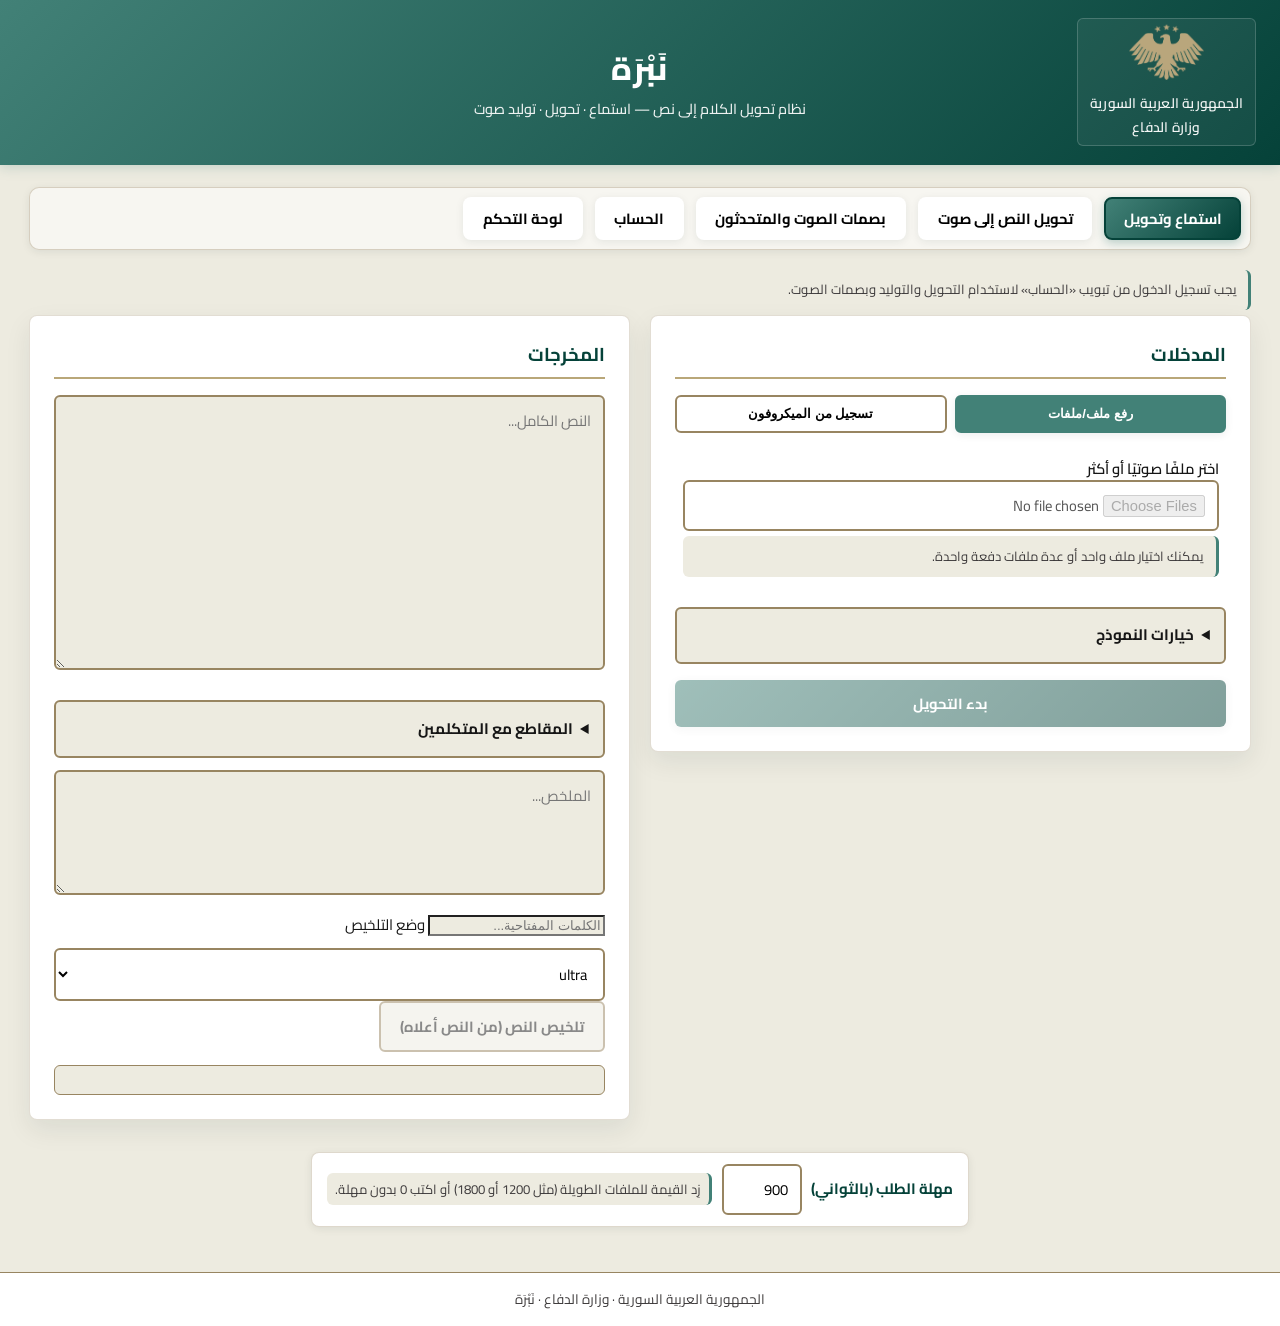
==== static/frontend/index.html @ 1ad1f06b "fix: TTS engine routing, voice profiles, CUDA support, pyannote auth TTS core: - engine=auto no long" ====
<!DOCTYPE html>
<html lang="ar" dir="rtl">
<head>
  <meta charset="UTF-8">
  <meta name="viewport" content="width=device-width, initial-scale=1.0">
  <title>نَبْرَة — استماع وتحويل وتوليد صوت</title>
  <link rel="icon" type="image/png" href="/static/favicon.png">
  <link rel="stylesheet" href="/static/frontend/styles.css">
  <!-- خط قمرة (الهوية البصرية السورية): شراء من iWantype ثم إضافة @font-face هنا -->
  <link href="https://fonts.googleapis.com/css2?family=Cairo:wght@400;600;700;800&display=swap" rel="stylesheet">
</head>
<body>
  <header class="header">
    <div class="header-layout">
      <div class="header-right">
        <img src="/static/assets/syria-emblem.png" alt="شعار الجمهورية العربية السورية" class="emblem">
        <div class="logo-line-1">الجمهورية العربية السورية</div>
        <div class="logo-line-2">وزارة الدفاع</div>
      </div>
      <div class="header-center">
        <div class="logo-line-3">نَبْرَة</div>
        <p class="tagline">نظام تحويل الكلام إلى نص — استماع · تحويل · توليد صوت</p>
      </div>
      <div class="header-spacer" aria-hidden="true"></div>
    </div>
  </header>

  <main class="main">

    <nav class="tabs">
      <button class="tab active" data-tab="asr">استماع وتحويل</button>
      <button class="tab" data-tab="tts">تحويل النص إلى صوت</button>
      <button class="tab" data-tab="speakers">بصمات الصوت والمتحدثون</button>
      <button class="tab" data-tab="account">الحساب</button>
      <button class="tab" data-tab="dashboard">لوحة التحكم</button>
    </nav>

    <div id="loginGateBanner" class="zone hint hidden" role="alert">
      يجب تسجيل الدخول من تبويب «الحساب» لاستخدام التحويل والتوليد وبصمات الصوت.
    </div>

    <div id="asr-panel" class="panel active">
      <div class="grid">
        <div class="col-input">
          <h3>المدخلات</h3>
          <div class="source-tabs">
            <button class="src-btn active" data-src="file">رفع ملف/ملفات</button>
            <button class="src-btn" data-src="mic">تسجيل من الميكروفون</button>
          </div>
          <div id="files-zone" class="zone drop-zone">
            <div class="file-control-row">
              <label id="filesInLabel">اختر ملفًا صوتيًا أو أكثر</label>
              <button id="btnClearFilesIn" type="button" class="btn btn-secondary file-clear-btn">إلغاء الملفات</button>
            </div>
            <input type="file" id="filesIn" multiple accept="audio/*,.m4a,.mp4,.webm,.3gp,.wav,.mp3,.ogg,.flac" class="input">
            <div class="hint">يمكنك اختيار ملف واحد أو عدة ملفات دفعة واحدة.</div>
            <div id="filesInStatus" class="hint hidden"></div>
          </div>
          <div id="mic-zone" class="zone hidden">
            <button id="micBtn" class="btn btn-secondary">بدء التسجيل</button>
            <span id="micStatus" class="hint">جاهز للتسجيل</span>
          </div>
          <details class="accordion">
            <summary>خيارات النموذج</summary>
            <!-- نموذج Whisper ثابت على heavy -->
            <label>اللهجة <select id="whisperMode"><option value="normal">فصحى</option><option value="whisper" selected>عامية سورية</option></select></label>
            <label>تحسين الصوت <select id="enhance"><option value="off" selected>بدون (أفضل للتفريغ)</option><option value="light">خفيف</option><option value="full">كامل</option></select></label>
            <label>مستوى التحسين <select id="enhanceLevel"><option value="light">light</option><option value="medium" selected>medium</option><option value="strong">strong</option><option value="aggressive">aggressive</option></select></label>
            <label>إضافة ترقيم <input type="checkbox" id="punctuate" checked></label>
            <label>تمييز المتكلمين <input type="checkbox" id="diarize" checked></label>
            <label>تقدير عدد المتكلمين تلقائياً <input type="checkbox" id="autoK" checked></label>
            <label>عدد المتكلمين <select id="maxSpeakers"><option value="1">1</option><option value="2" selected>2</option><option value="3">3</option><option value="4">4</option><option value="5">5</option></select></label>
            <label>عتبة ربط البصمة <input type="number" id="enrollThreshold" min="0.5" max="0.9" step="0.01" value="0.65" class="input input-sm"></label>
            <label>الجهاز <select id="deviceSel"><option value="auto">auto</option><option value="cpu">cpu</option><option value="cuda">cuda</option></select></label>
            <label>الدقة <select id="computeSel"><option value="auto">auto</option><option value="int8">int8</option><option value="float16">float16</option><option value="float32">float32</option></select></label>
          </details>
          <div class="btn-row">
            <button id="btnSend" class="btn btn-primary">بدء التحويل</button>
          </div>
        </div>
        <div class="col-output">
          <h3>المخرجات</h3>
          <textarea id="outText" rows="10" readonly placeholder="النص الكامل..."></textarea>
          <details class="accordion segments-panel">
            <summary>المقاطع مع المتكلمين</summary>
            <pre id="outSegments" class="segments-text"></pre>
          </details>
          <textarea id="outSummary" rows="4" readonly placeholder="الملخص..."></textarea>
          <input type="text" id="outKeywords" readonly placeholder="الكلمات المفتاحية...">
          <label>وضع التلخيص <select id="summaryMode"><option value="ultra" selected>ultra</option><option value="lite">lite</option></select></label>
          <button id="btnSummary" class="btn btn-secondary">تلخيص النص (من النص أعلاه)</button>
          <div id="dlLinks" class="links"></div>
        </div>
      </div>
    </div>

    <div id="speakers-panel" class="panel">
      <div class="grid">
        <div class="col-input">
          <h3>تسجيل بصمة صوت جديدة</h3>
          <div class="zone">
            <label>اسم المتكلم</label>
            <input type="text" id="spkName" placeholder="مثال: خالد" class="input">
          </div>
          <div class="zone">
            <label>ملفات صوتية (3–5 مقاطع قصيرة WAV/MP3...)</label>
            <input type="file" id="spkFiles" multiple accept="audio/*,.wav,.mp3,.m4a,.mp4,.ogg" class="input">
          </div>
          <div class="zone">
            <button id="spkMicBtn" class="btn btn-secondary">🎙️ تسجيل مقطع من الميكروفون</button>
            <span id="spkMicStatus" class="hint"></span>
          </div>
          <button id="btnEnroll" class="btn btn-primary">✓ تسجيل/تحديث البصمة</button>
          <div id="enrollOut" class="zone hint"></div>
        </div>

        <div class="col-output">
          <h3>إدارة المتحدثين</h3>
          <div class="btn-row">
            <button id="btnRefreshSpeakers" class="btn btn-secondary">🔄 تحديث القائمة</button>
            <button id="btnDeleteSpeaker" class="btn btn-secondary">🗑️ حذف المحدد</button>
          </div>
          <div class="zone">
            <label>الأسماء المسجّلة</label>
            <select id="spkList" class="input"><option value="">— اختر متحدثاً —</option></select>
          </div>
          <div class="zone">
            <label>ملفات المتكلم</label>
            <select id="spkFilesList" class="input"><option value="">— اختر ملفاً —</option></select>
          </div>
          <div class="zone">
            <label>تشغيل عينة</label>
            <audio id="spkAudio" controls class="audio-player"></audio>
          </div>
        </div>
      </div>
    </div>

    <div id="tts-panel" class="panel">
      <p class="hint">💬 محركات TTS المتاحة: auto / omnivoice / habibi / mms</p>
      <p id="ttsEngineStatus" class="hint"></p>
      <div class="grid">
        <div class="col-input">
          <h3>المدخلات</h3>
          <div class="zone">
            <label>المحرك</label>
            <select id="ttsEngine" class="input">
              <option value="auto" selected>auto (OmniVoice عند وجود بصمة، ثم Habibi عند توفر ref_text، ثم MMS عربي)</option>
              <option value="omnivoice">omnivoice (استنساخ بصمة بدون ref_text)</option>
              <option value="habibi">habibi (لهجات عربية + استنساخ بصمة)</option>
              <option value="mms">mms (عربي)</option>
            </select>
          </div>
          <div class="zone">
            <label>البريد المستخدم للبصمة (Habibi / OmniVoice)</label>
            <input type="email" id="ttsUserEmail" class="input" placeholder="user@example.com">
          </div>
          <div class="zone">
            <label>النص</label>
            <textarea id="ttsText" rows="10" placeholder="أدخل النص هنا..."></textarea>
          </div>
          <div class="zone">
            <label>الصوت</label>
            <select id="ttsVoice" class="input">
              <option value="omnivoice">omnivoice</option>
              <option value="habibi_unified">habibi_unified</option>
              <option value="habibi_specialized">habibi_specialized</option>
              <option value="ar_mms">ar_mms (عربي)</option>
            </select>
          </div>
          <div class="zone" id="ttsDialectZone">
            <label>لهجة Habibi (اختياري)</label>
            <select id="ttsDialect" class="input">
              <option value="UNK" selected>UNK (auto)</option>
              <option value="MSA">MSA</option>
              <option value="SAU">SAU</option>
              <option value="UAE">UAE</option>
              <option value="ALG">ALG</option>
              <option value="IRQ">IRQ</option>
              <option value="EGY">EGY</option>
              <option value="MAR">MAR</option>
              <option value="OMN">OMN</option>
              <option value="TUN">TUN</option>
              <option value="LEV">LEV</option>
              <option value="SDN">SDN</option>
              <option value="LBY">LBY</option>
            </select>
          </div>
          <div class="zone" id="ttsRefTextZone">
            <label>ref_text لـ Habibi</label>
            <textarea id="ttsRefText" rows="3" placeholder="مثال: عطلت عمل جزء مهم من وظيفة هذه اللوزة."></textarea>
            <div class="hint">لا تكرّر هنا النص الكامل للتوليد. اكتب فقط ما يُسمع في ملف البصمة (جملة قصيرة تنتهي بصمت).</div>
            <div class="hint">إذا تكرّرت جملة من ref_text في الصوت: قصّر العينة (5–10 ثوانٍ) وطابق النص معها حرفياً.</div>
          </div>
          <div class="zone">
            <label>السرعة: <span id="speedValue">1.0</span>x</label>
            <input type="range" id="ttsSpeed" min="0.25" max="2" step="0.05" value="1" class="input">
            <div class="hint hidden" id="ttsHabibiSpeedHint">Habibi: 0.5 = أبطأ بمرتين. جرّب 0.35–0.45 إذا بدا الصوت سريعاً.</div>
          </div>
          <div class="zone hidden" id="ttsSeedZone">
            <label>Seed للإيقاع (ar_mms فقط)</label>
            <input type="number" id="ttsSeed" placeholder="رقم عشوائي لتنويع الإيقاع" class="input">
          </div>
          <div class="zone">
            <label>بصمات المستخدم (speaker_ref لـ Habibi)</label>
            <div class="btn-row">
              <button id="btnTtsRefreshVoices" class="btn btn-secondary" type="button">🔄 تحديث البصمات</button>
              <button id="btnTtsDeleteVoice" class="btn btn-secondary" type="button">🗑️ حذف المحدد</button>
            </div>
            <select id="ttsVoiceFilesList" class="input"><option value="">— اختر ملف بصمة —</option></select>
            <input type="file" id="ttsVoiceFiles" multiple accept="audio/*,.wav,.mp3,.m4a,.ogg,.flac,.aac,.opus" class="input">
            <button id="btnTtsUploadVoices" class="btn btn-secondary" type="button">⬆️ رفع بصمات</button>
          </div>
          <button id="btnTts" class="btn btn-primary">🔊 توليد الصوت</button>
          <div id="ttsVoiceStatus" class="zone hint"></div>
        </div>
        <div class="col-output">
          <h3>المخرجات</h3>
          <div id="ttsError" class="error hidden"></div>
          <div class="zone">
            <label>تشغيل الصوت</label>
            <audio id="ttsAudio" controls class="audio-player"></audio>
          </div>
          <div class="zone">
            <label>تشغيل بصمة المستخدم المحددة</label>
            <audio id="ttsVoiceAudio" controls class="audio-player"></audio>
          </div>
          <pre id="ttsMeta" class="segments-text"></pre>
          <div id="ttsDl" class="links"></div>
        </div>
      </div>
    </div>

    <div id="account-panel" class="panel">
      <div class="grid">
        <div class="col-input">
          <h3>الدخول والتسجيل</h3>
          <div class="zone">
            <label>البريد الإلكتروني</label>
            <input type="email" id="authEmail" class="input" placeholder="name@example.com">
          </div>
          <div class="zone">
            <label>كلمة المرور</label>
            <input type="password" id="authPassword" class="input" placeholder="••••••••">
          </div>
          <div class="zone">
            <label>الاسم الكامل (للتسجيل)</label>
            <input type="text" id="authFullName" class="input" placeholder="الاسم الكامل">
          </div>
          <div class="btn-row">
            <button id="btnRegister" class="btn btn-secondary">تسجيل</button>
            <button id="btnLogin" class="btn btn-primary">دخول</button>
            <button id="btnLogout" class="btn btn-secondary">خروج</button>
          </div>
          <div id="authStatus" class="zone hint"></div>
        </div>

        <div class="col-output">
          <h3>الملف الشخصي</h3>
          <div class="zone">
            <label>البريد الحالي</label>
            <input type="text" id="profileEmail" class="input" readonly>
          </div>
          <div class="zone">
            <label>الاسم الكامل</label>
            <input type="text" id="profileFullName" class="input" placeholder="الاسم الكامل">
          </div>
          <div class="zone">
            <label>نبذة</label>
            <textarea id="profileBio" rows="4" placeholder="نبذة قصيرة..."></textarea>
          </div>
          <div class="zone">
            <label>رابط الصورة</label>
            <input type="text" id="profileAvatar" class="input" placeholder="https://...">
          </div>
          <div class="btn-row">
            <button id="btnLoadProfile" class="btn btn-secondary">تحميل الملف</button>
            <button id="btnSaveProfile" class="btn btn-primary">حفظ التعديل</button>
          </div>
          <div id="profileStatus" class="zone hint"></div>
        </div>
      </div>
    </div>

    <div id="dashboard-panel" class="panel">
      <div class="grid">
        <div class="col-input">
          <h3>لوحة التحكم</h3>
          <div class="zone">
            <label>البريد الحالي</label>
            <input type="text" id="dashEmail" class="input" readonly>
          </div>
          <div class="btn-row">
            <button id="btnRefreshDashboard" class="btn btn-primary">تحديث الإحصائيات</button>
          </div>
          <div id="dashStatus" class="zone hint"></div>
        </div>
        <div class="col-output">
          <h3>ملخص سريع</h3>
          <pre id="dashSummary" class="segments-text"></pre>
          <h3>نظرة عامة</h3>
          <pre id="dashOverview" class="segments-text"></pre>
        </div>
      </div>
    </div>
    
  </main>

    <section class="bottom-controls" aria-label="إعدادات الاتصال">
      <div class="bottom-controls-inner">
        <label for="timeout">مهلة الطلب (بالثواني)</label>
        <input type="number" id="timeout" class="input input-sm" value="900" min="0" step="30">
        <span class="hint">زِد القيمة للملفات الطويلة (مثل 1200 أو 1800) أو اكتب 0 بدون مهلة.</span>
      </div>
    </section>

  <footer class="footer">الجمهورية العربية السورية · وزارة الدفاع · نَبْرَة</footer>

  <script src="/static/frontend/app.js"></script>
</body>
</html>
---- static/frontend/styles.css ----
/* نَبْرَة — الهوية البصرية السورية (لوحة ألوان رسمية) */
/* Forest · Golden Wheat · Deep Umber · Charcoal | خط قمرة من iWantype */
:root {
  /* Forest */
  --forest: #428177;
  --forest-dark: #054239;
  --forest-darker: #002623;
  /* Golden Wheat */
  --wheat-light: #edebe0;
  --wheat: #b9a779;
  --wheat-dark: #988561;
  /* Deep Umber */
  --umber: #6b1f2a;
  --umber-dark: #4a151e;
  --umber-darker: #260f14;
  /* Charcoal */
  --charcoal-white: #ffffff;
  --charcoal-mid: #3d3a3b;
  --charcoal-main: #161616;
  /* تطبيق على الواجهة */
  --syria-green: var(--forest);
  --syria-green-light: #5a9a8f;
  --syria-green-dark: var(--forest-dark);
  --syria-red: var(--umber);
  --syria-black: var(--charcoal-main);
  --syria-white: var(--charcoal-white);
  --bg-main: var(--wheat-light);
  --bg-card: var(--charcoal-white);
  --text: var(--charcoal-main);
  --text-muted: var(--charcoal-mid);
  --border: var(--wheat-dark);
  --border-dark: var(--wheat);
  --shadow: 0 2px 8px rgba(2, 38, 35, 0.08);
  --shadow-hover: 0 4px 16px rgba(2, 38, 35, 0.12);
  --shadow-soft: 0 10px 26px rgba(2, 38, 35, 0.08);
  --radius: 8px;
  --radius-sm: 6px;
  --space-1: 0.5rem;
  --space-2: 0.75rem;
  --space-3: 1rem;
  --space-4: 1.25rem;
  --space-5: 1.5rem;
  --transition: all 0.3s ease;
  /* خط قمرة من iWantype — استبدل بـ Qamra عند الترخيص */
  --font-arabic: "Cairo", "Noto Kufi Arabic", "Segoe UI", -apple-system, sans-serif;
}

* {
  box-sizing: border-box;
}

body {
  font-family: var(--font-arabic);
  margin: 0;
  padding: 0;
  background: var(--bg-main);
  color: var(--text);
  direction: rtl;
  line-height: 1.6;
  min-height: 100vh;
  display: flex;
  flex-direction: column;
  font-size: 15px;
}

/* ===== Header ===== */
.header {
  background: linear-gradient(135deg, var(--forest) 0%, var(--forest-dark) 100%);
  color: var(--charcoal-white);
  padding: 1.1rem 1.5rem 1.2rem;
  box-shadow: 0 2px 12px rgba(66, 129, 119, 0.25);
}

.header-layout {
  max-width: 1400px;
  margin: 0 auto;
  display: grid;
  grid-template-columns: 270px 1fr 270px;
  align-items: center;
  gap: 0.5rem;
}

.header-spacer {
  width: 100%;
  min-height: 1px;
}

.header-center {
  text-align: center;
}

.header-right {
  justify-self: start;
  text-align: center;
  padding: 0.35rem 0.75rem;
  border-radius: var(--radius-sm);
  background: rgba(255, 255, 255, 0.06);
  border: 1px solid rgba(255, 255, 255, 0.18);
}

.emblem {
  height: 56px;
  margin-bottom: 0.25rem;
  animation: fadeIn 0.6s ease;
}

.logo-line-1, .logo-line-2 {
  font-size: 0.86rem;
  font-weight: 600;
  opacity: 0.95;
  margin: 0.08rem 0;
  letter-spacing: 0.2px;
}

.logo-line-3 {
  font-size: 2rem;
  font-weight: 800;
  margin: 0;
  letter-spacing: 0.6px;
}

.tagline {
  font-size: 0.9rem;
  opacity: 0.92;
  margin: 0.15rem 0 0;
  font-weight: 500;
}

@media (max-width: 900px) {
  .header-layout {
    grid-template-columns: 1fr;
    gap: 0.35rem;
  }

  .header-spacer {
    display: none;
  }

  .header-center,
  .header-right {
    justify-self: center;
    text-align: center;
  }

  .logo-line-3 {
    font-size: 1.75rem;
  }

  .header-right {
    padding: 0.25rem 0.5rem;
  }
}

/* ===== Main Container ===== */
.main {
  max-width: 1400px;
  margin: 0 auto;
  padding: 1.4rem 1.8rem 2rem;
  flex: 1;
  width: 100%;
}

/* ===== Settings Bar ===== */
.settings-bar {
  display: flex;
  gap: var(--space-3);
  margin-bottom: var(--space-4);
  align-items: center;
  flex-wrap: wrap;
  background: var(--bg-card);
  padding: var(--space-3);
  border-radius: var(--radius);
  box-shadow: var(--shadow);
  border: 1px solid rgba(152, 133, 97, 0.22);
}

.settings-bar label {
  display: flex;
  align-items: center;
  gap: 0.5rem;
  font-size: 0.9rem;
  font-weight: 600;
}

.settings-bar .input {
  width: 200px;
}

.input-sm {
  width: 80px !important;
}

/* ===== Tabs ===== */
.tabs {
  display: flex;
  gap: var(--space-2);
  margin-bottom: var(--space-4);
  flex-wrap: wrap;
  background: rgba(255, 255, 255, 0.55);
  padding: 0.55rem;
  border: 1px solid rgba(152, 133, 97, 0.35);
  border-radius: calc(var(--radius) + 2px);
  box-shadow: var(--shadow);
}

.tab {
  padding: 0.66rem 1.1rem;
  border: 2px solid transparent;
  background: var(--bg-card);
  cursor: pointer;
  border-radius: var(--radius);
  font-family: inherit;
  font-weight: 700;
  font-size: 0.92rem;
  line-height: 1.2;
  transition: var(--transition);
  box-shadow: var(--shadow);
  position: relative;
  overflow: hidden;
}

.tab:hover {
  transform: translateY(-2px);
  box-shadow: var(--shadow-hover);
  border-color: var(--forest);
}

.tab.active {
  background: linear-gradient(135deg, var(--forest) 0%, var(--forest-dark) 100%);
  color: var(--charcoal-white);
  border-color: var(--forest-dark);
  box-shadow: 0 3px 10px rgba(66, 129, 119, 0.35);
}

/* ===== Panels ===== */
.panel {
  display: none;
  animation: fadeIn 0.4s ease;
}

.panel.active {
  display: block;
}

/* ===== Grid Layout ===== */
.grid {
  display: grid;
  grid-template-columns: 1fr 1fr;
  gap: var(--space-4);
  align-items: start;
}

@media (max-width: 900px) {
  .grid {
    grid-template-columns: 1fr;
  }
}

/* ===== Cards ===== */
.col-input, .col-output {
  background: var(--bg-card);
  padding: var(--space-5);
  border-radius: var(--radius);
  box-shadow: var(--shadow-soft);
  border: 1px solid rgba(152, 133, 97, 0.28);
  transition: var(--transition);
}

.col-input:hover, .col-output:hover {
  box-shadow: var(--shadow-hover);
}

.col-input h3, .col-output h3 {
  margin: 0 0 1rem;
  font-size: 1.16rem;
  font-weight: 700;
  color: var(--forest-dark);
  border-bottom: 2px solid var(--wheat);
  padding-bottom: 0.42rem;
}

/* ===== Form Elements ===== */
.zone {
  margin-bottom: 1.05rem;
}

.drop-zone {
  border: 2px dashed transparent;
  border-radius: var(--radius-sm);
  padding: 0.35rem;
  transition: var(--transition);
}

.drop-zone.drag-over {
  border-color: var(--forest);
  background: rgba(66, 129, 119, 0.08);
}

.zone:last-child {
  margin-bottom: 0;
}

.zone label {
  display: block;
  font-weight: 600;
  margin-bottom: 0.4rem;
  font-size: 0.92rem;
  color: var(--text);
}

.file-label {
  display: inline-block;
  padding: 0.75rem 1.5rem;
  background: linear-gradient(135deg, var(--forest) 0%, var(--forest-dark) 100%);
  color: var(--charcoal-white);
  border-radius: var(--radius-sm);
  cursor: pointer;
  font-weight: 600;
  transition: var(--transition);
  box-shadow: var(--shadow);
}

.file-label:hover {
  transform: translateY(-2px);
  box-shadow: var(--shadow-hover);
  filter: brightness(1.1);
}

.file-label.selected {
  background: linear-gradient(135deg, var(--wheat) 0%, var(--wheat-dark) 100%);
  color: var(--charcoal-main);
  border: 1px solid var(--wheat-dark);
}

.file-control-row {
  display: flex;
  align-items: center;
  gap: 0.5rem;
  flex-wrap: wrap;
}

.file-control-row label {
  margin-bottom: 0;
}

.file-clear-btn {
  min-height: 36px;
  padding: 0.45rem 0.8rem;
  font-size: 0.82rem;
}

#filesIn.selected-files {
  border-color: var(--forest);
  box-shadow: 0 0 0 3px rgba(66, 129, 119, 0.15);
  background: var(--wheat-light);
}

.input, textarea, select {
  width: 100%;
  min-height: 42px;
  padding: 0.62rem 0.74rem;
  border: 2px solid var(--border);
  border-radius: var(--radius-sm);
  font-family: inherit;
  font-size: 0.92rem;
  transition: var(--transition);
  background: var(--bg-card);
}

textarea {
  min-height: 120px;
  padding-top: 0.72rem;
  line-height: 1.7;
}

.input:focus, textarea:focus, select:focus {
  outline: none;
  border-color: var(--forest);
  box-shadow: 0 0 0 3px rgba(66, 129, 119, 0.15);
}

#authStatus,
#profileStatus,
#dashStatus {
  min-height: 1.5rem;
}

#dashSummary,
#dashOverview {
  min-height: 120px;
  white-space: pre-wrap;
}

.input:hover, textarea:hover, select:hover {
  border-color: var(--border-dark);
}

.hidden {
  display: none !important;
}

/* ===== Source Tabs ===== */
.source-tabs {
  display: flex;
  gap: 0.5rem;
  margin-bottom: 1rem;
}

.src-btn {
  padding: 0.6rem 1rem;
  border: 2px solid var(--border);
  background: var(--bg-card);
  cursor: pointer;
  border-radius: var(--radius-sm);
  font-weight: 600;
  transition: var(--transition);
  flex: 1;
}

.src-btn:hover {
  border-color: var(--forest);
  transform: translateY(-1px);
}

.src-btn.active {
  background: var(--forest);
  color: var(--charcoal-white);
  border-color: var(--forest);
  box-shadow: var(--shadow);
}

/* ===== Buttons ===== */
.btn {
  min-height: 42px;
  padding: 0.62rem 1.2rem;
  border: none;
  border-radius: var(--radius-sm);
  cursor: pointer;
  font-family: inherit;
  font-weight: 700;
  font-size: 0.92rem;
  transition: var(--transition);
  position: relative;
  overflow: hidden;
}

.btn:active {
  transform: scale(0.98);
}

.btn-primary {
  background: linear-gradient(135deg, var(--forest) 0%, var(--forest-dark) 100%);
  color: var(--charcoal-white);
  box-shadow: var(--shadow);
}

.btn-primary:hover {
  transform: translateY(-2px);
  box-shadow: var(--shadow-hover);
  filter: brightness(1.1);
}

.btn-secondary {
  background: var(--bg-main);
  color: var(--text);
  border: 2px solid var(--border);
}

.btn-secondary:hover {
  background: var(--charcoal-white);
  border-color: var(--forest);
  color: var(--forest-dark);
  transform: translateY(-1px);
}

.btn-row {
  display: flex;
  gap: var(--space-2);
  margin-top: var(--space-3);
  flex-wrap: wrap;
}

.btn-row .btn {
  flex: 1;
  min-width: 150px;
}

/* ===== Accordion ===== */
.accordion {
  margin: 0.85rem 0;
  border: 2px solid var(--border);
  border-radius: var(--radius-sm);
  padding: 0.9rem;
  background: var(--bg-main);
  transition: var(--transition);
}

.accordion:hover {
  border-color: var(--forest);
}

.accordion[open] {
  background: var(--bg-card);
  box-shadow: var(--shadow);
}

.accordion summary {
  cursor: pointer;
  font-weight: 700;
  font-size: 0.95rem;
  padding: 0.5rem;
  margin: -0.5rem;
  border-radius: var(--radius-sm);
  transition: var(--transition);
  user-select: none;
}

.accordion summary:hover {
  background: var(--border);
}

.accordion label {
  display: flex;
  align-items: center;
  justify-content: space-between;
  margin: 0.6rem 0;
  font-weight: 500;
  font-size: 0.9rem;
}

.accordion label input[type="checkbox"] {
  width: auto;
  cursor: pointer;
  transform: scale(1.2);
}

/* ===== Outputs ===== */
#outText, #outSummary {
  margin-bottom: 0.7rem;
  resize: vertical;
  background: var(--bg-main);
  font-family: inherit;
  min-height: 100px;
}

#outKeywords {
  margin-bottom: 0.75rem;
  background: var(--bg-main);
}

.segments-text {
  font-size: 0.84rem;
  max-height: 250px;
  overflow: auto;
  white-space: pre-wrap;
  background: var(--bg-main);
  padding: 0.72rem;
  border-radius: var(--radius-sm);
  font-family: "Courier New", monospace;
}

.segments-panel {
  margin: 0.75rem 0;
}

/* ===== Links ===== */
.links {
  margin-top: 0.85rem;
  padding: 0.85rem;
  background: var(--bg-main);
  border-radius: var(--radius-sm);
  border: 1px solid var(--border);
}

.links a {
  display: inline-block;
  margin-left: 0.65rem;
  margin-bottom: 0.5rem;
  color: var(--forest-dark);
  font-weight: 600;
  text-decoration: none;
  transition: var(--transition);
  padding: 0.42rem 0.65rem;
  border-radius: var(--radius-sm);
}

.links a:hover {
  background: var(--forest);
  color: var(--charcoal-white);
  transform: translateY(-1px);
}

/* ===== Hints & Errors ===== */
.hint {
  font-size: 0.82rem;
  color: var(--text-muted);
  margin: 0.35rem 0;
  padding: 0.6rem 0.7rem;
  background: var(--wheat-light);
  border-radius: var(--radius-sm);
  border-right: 3px solid var(--forest);
}

.error {
  color: var(--umber);
  margin: 0.55rem 0;
  padding: 0.65rem 0.7rem;
  background: rgba(107, 31, 42, 0.08);
  border-radius: var(--radius-sm);
  border-right: 3px solid var(--umber);
  font-weight: 600;
}

/* ===== Row Layout ===== */
.row {
  display: flex;
  gap: 1rem;
  align-items: center;
  flex-wrap: wrap;
  margin: 0.75rem 0;
}

.row label {
  display: flex;
  align-items: center;
  gap: 0.5rem;
  font-weight: 600;
  font-size: 0.9rem;
}

/* ===== Audio Player ===== */
.audio-player {
  width: 100%;
  margin-top: 0.55rem;
  border-radius: var(--radius-sm);
  box-shadow: var(--shadow);
}

/* ===== Footer ===== */
.footer {
  text-align: center;
  padding: 1rem;
  font-size: 0.85rem;
  color: var(--text-muted);
  background: var(--bg-card);
  border-top: 1px solid var(--border);
  margin-top: 2rem;
}

.bottom-controls {
  max-width: 1400px;
  margin: 0 auto 0.8rem;
  padding: 0 1.8rem;
}

.bottom-controls-inner {
  display: flex;
  align-items: center;
  gap: 0.6rem;
  flex-wrap: wrap;
  background: var(--bg-card);
  border: 1px solid rgba(152, 133, 97, 0.32);
  border-radius: var(--radius);
  box-shadow: var(--shadow);
  padding: 0.7rem 0.9rem;
}

.bottom-controls-inner label {
  font-weight: 700;
  color: var(--forest-dark);
}

.bottom-controls-inner .hint {
  margin: 0;
  padding: 0.35rem 0.55rem;
}

/* ===== Animations ===== */
@keyframes fadeIn {
  from {
    opacity: 0;
    transform: translateY(10px);
  }
  to {
    opacity: 1;
    transform: translateY(0);
  }
}

/* ===== Responsive Design ===== */
@media (max-width: 1200px) {
  .main {
    padding: 1.15rem;
    max-width: 1200px;
  }

  .header-layout {
    grid-template-columns: 240px 1fr 240px;
  }
}

@media (max-width: 900px) {
  .main {
    padding: 0.9rem;
  }

  .header {
    padding: 1rem;
  }

  .emblem {
    height: 56px;
  }

  .logo-line-3 {
    font-size: 1.5rem;
  }

  .col-input, .col-output {
    padding: 1rem;
  }

  .tabs {
    gap: 0.5rem;
  }

  .tab {
    padding: 0.6rem 0.9rem;
    font-size: 0.85rem;
  }

  .btn-row {
    flex-direction: column;
  }

  .btn-row .btn {
    width: 100%;
  }
}

@media (max-width: 600px) {
  .settings-bar {
    flex-direction: column;
    align-items: stretch;
  }

  .settings-bar .input {
    width: 100%;
  }

  .tabs {
    flex-direction: column;
  }

  .tab {
    width: 100%;
    text-align: center;
  }

  .source-tabs {
    flex-direction: column;
  }

  .row {
    flex-direction: column;
    align-items: stretch;
  }

  .row label {
    width: 100%;
  }

  .accordion label {
    flex-direction: column;
    align-items: flex-start;
    gap: 0.5rem;
  }
}

/* ===== Scrollbar Styling ===== */
::-webkit-scrollbar {
  width: 8px;
  height: 8px;
}

::-webkit-scrollbar-track {
  background: var(--bg-main);
  border-radius: 4px;
}

::-webkit-scrollbar-thumb {
  background: var(--border-dark);
  border-radius: 4px;
  transition: var(--transition);
}

::-webkit-scrollbar-thumb:hover {
  background: var(--forest);
}

/* ===== Loading State ===== */
.loading {
  position: relative;
  pointer-events: none;
  opacity: 0.6;
}

.loading::after {
  content: "";
  position: absolute;
  top: 50%;
  left: 50%;
  width: 20px;
  height: 20px;
  margin: -10px 0 0 -10px;
  border: 3px solid var(--border);
  border-top-color: var(--forest);
  border-radius: 50%;
  animation: spin 0.8s linear infinite;
}

@keyframes spin {
  to {
    transform: rotate(360deg);
  }
}

/* ===== Accessibility ===== */
*:focus-visible {
  outline: 2px solid var(--forest);
  outline-offset: 2px;
}

button:disabled {
  opacity: 0.5;
  cursor: not-allowed;
}
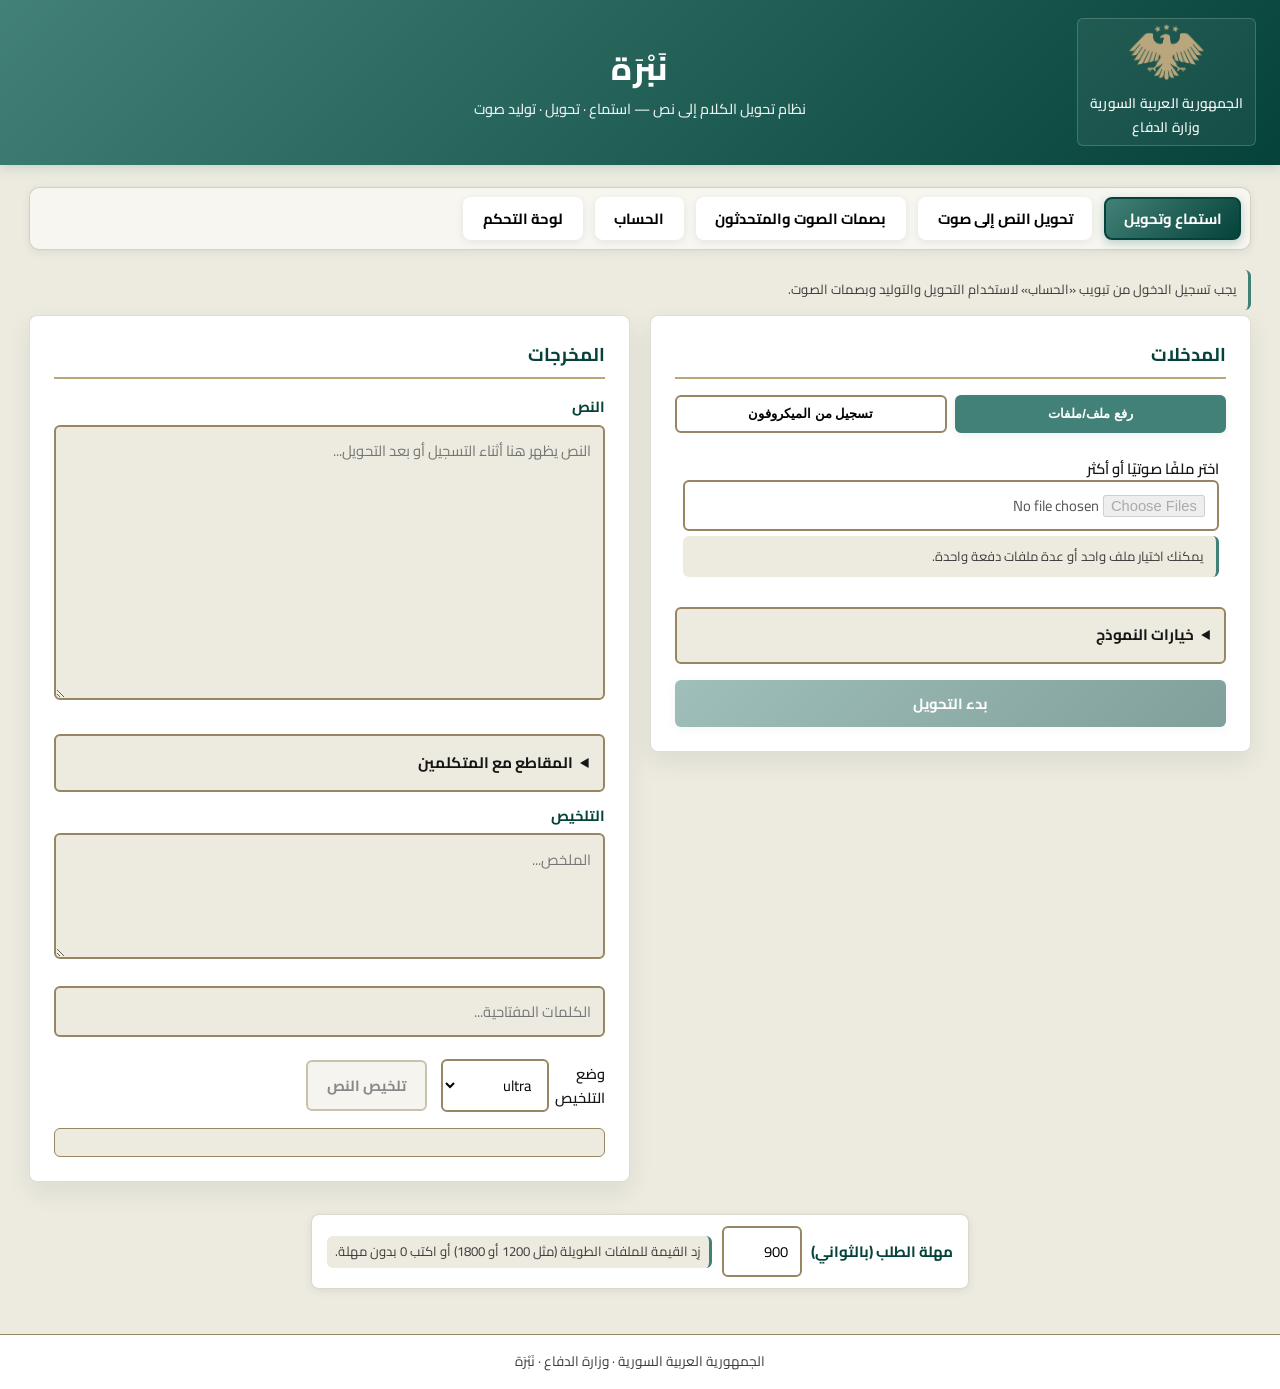
==== commit b87b3e28: "Add web pseudo-live mic ASR with optional audio save. Stream mic chunks to temp sessions for live tr" ====
--- a/static/frontend/index.html
+++ b/static/frontend/index.html
@@ -43,10 +43,11 @@
       <div class="grid">
         <div class="col-input">
           <h3>المدخلات</h3>
-          <div class="source-tabs">
-            <button class="src-btn active" data-src="file">رفع ملف/ملفات</button>
-            <button class="src-btn" data-src="mic">تسجيل من الميكروفون</button>
-          </div>
+          <div class="source-tabs" role="tablist" aria-label="مصدر الصوت">
+            <button type="button" class="src-btn active" data-src="file">رفع ملف/ملفات</button>
+            <button type="button" class="src-btn" data-src="mic">تسجيل من الميكروفون</button>
+          </div>
+
           <div id="files-zone" class="zone drop-zone">
             <div class="file-control-row">
               <label id="filesInLabel">اختر ملفًا صوتيًا أو أكثر</label>
@@ -56,13 +57,19 @@
             <div class="hint">يمكنك اختيار ملف واحد أو عدة ملفات دفعة واحدة.</div>
             <div id="filesInStatus" class="hint hidden"></div>
           </div>
-          <div id="mic-zone" class="zone hidden">
-            <button id="micBtn" class="btn btn-secondary">بدء التسجيل</button>
-            <span id="micStatus" class="hint">جاهز للتسجيل</span>
-          </div>
+
+          <div id="mic-zone" class="zone mic-zone hidden">
+            <div class="mic-controls">
+              <button type="button" id="micBtn" class="btn btn-primary mic-main-btn">بدء التسجيل</button>
+              <div class="mic-status-wrap">
+                <span id="micStatus" class="hint mic-status">جاهز للتسجيل — التحويل يظهر أثناء الكلام</span>
+              </div>
+            </div>
+            <p class="hint mic-help">شبه-حي: يظهر النص أثناء الكلام. بعد الإيقاف استمع للمعاينة ثم احفظ الصوت أو تجاهله.</p>
+          </div>
+
           <details class="accordion">
             <summary>خيارات النموذج</summary>
-            <!-- نموذج Whisper ثابت على heavy -->
             <label>اللهجة <select id="whisperMode"><option value="normal">فصحى</option><option value="whisper" selected>عامية سورية</option></select></label>
             <label>تحسين الصوت <select id="enhance"><option value="off" selected>بدون (أفضل للتفريغ)</option><option value="light">خفيف</option><option value="full">كامل</option></select></label>
             <label>مستوى التحسين <select id="enhanceLevel"><option value="light">light</option><option value="medium" selected>medium</option><option value="strong">strong</option><option value="aggressive">aggressive</option></select></label>
@@ -73,22 +80,53 @@
             <label>عتبة ربط البصمة <input type="number" id="enrollThreshold" min="0.5" max="0.9" step="0.01" value="0.65" class="input input-sm"></label>
             <label>الجهاز <select id="deviceSel"><option value="auto">auto</option><option value="cpu">cpu</option><option value="cuda">cuda</option></select></label>
             <label>الدقة <select id="computeSel"><option value="auto">auto</option><option value="int8">int8</option><option value="float16">float16</option><option value="float32">float32</option></select></label>
+            <p class="hint">خيارات التحسين وتمييز المتكلمين تُطبَّق عند رفع الملفات. التسجيل الحي يستخدم اللهجة والجهاز فقط.</p>
           </details>
-          <div class="btn-row">
-            <button id="btnSend" class="btn btn-primary">بدء التحويل</button>
-          </div>
-        </div>
+
+          <div id="asrBatchActions" class="btn-row">
+            <button type="button" id="btnSend" class="btn btn-primary">بدء التحويل</button>
+          </div>
+        </div>
+
         <div class="col-output">
           <h3>المخرجات</h3>
-          <textarea id="outText" rows="10" readonly placeholder="النص الكامل..."></textarea>
+
+          <div class="output-block">
+            <label class="output-label" for="outText">النص</label>
+            <textarea id="outText" rows="10" readonly placeholder="النص يظهر هنا أثناء التسجيل أو بعد التحويل..."></textarea>
+          </div>
+
+          <div id="liveAudioBar" class="live-audio-bar hidden">
+            <div class="live-audio-head">
+              <strong>معاينة التسجيل</strong>
+              <span id="liveDurationLabel" class="hint live-duration"></span>
+            </div>
+            <audio id="livePreviewAudio" controls class="audio-player"></audio>
+            <p class="hint live-dismiss-note">التجاهل يحذف الصوت المؤقت من الخادم فوراً ولن يُحفظ ملف.</p>
+            <div class="btn-row live-audio-actions">
+              <button type="button" id="btnLiveSaveAudio" class="btn btn-primary">حفظ الصوت</button>
+              <button type="button" id="btnLiveDismissAudio" class="btn btn-secondary">تجاهل</button>
+            </div>
+            <div id="liveAudioStatus" class="hint"></div>
+          </div>
+
           <details class="accordion segments-panel">
             <summary>المقاطع مع المتكلمين</summary>
             <pre id="outSegments" class="segments-text"></pre>
           </details>
-          <textarea id="outSummary" rows="4" readonly placeholder="الملخص..."></textarea>
-          <input type="text" id="outKeywords" readonly placeholder="الكلمات المفتاحية...">
-          <label>وضع التلخيص <select id="summaryMode"><option value="ultra" selected>ultra</option><option value="lite">lite</option></select></label>
-          <button id="btnSummary" class="btn btn-secondary">تلخيص النص (من النص أعلاه)</button>
+
+          <div class="output-block output-summary-block">
+            <label class="output-label" for="outSummary">التلخيص</label>
+            <textarea id="outSummary" rows="4" readonly placeholder="الملخص..."></textarea>
+            <input type="text" id="outKeywords" readonly placeholder="الكلمات المفتاحية..." class="input">
+            <div class="summary-actions">
+              <label class="inline-label">وضع التلخيص
+                <select id="summaryMode"><option value="ultra" selected>ultra</option><option value="lite">lite</option></select>
+              </label>
+              <button type="button" id="btnSummary" class="btn btn-secondary">تلخيص النص</button>
+            </div>
+          </div>
+
           <div id="dlLinks" class="links"></div>
         </div>
       </div>
@@ -163,56 +201,88 @@
             <label>الصوت</label>
             <select id="ttsVoice" class="input">
               <option value="omnivoice">omnivoice</option>
-              <option value="habibi_unified">habibi_unified</option>
-              <option value="habibi_specialized">habibi_specialized</option>
+              <option value="habibi_unified">habibi_unified (موحّد — مُفضّل)</option>
+              <option value="habibi_specialized">habibi_specialized (لهجة متخصصة)</option>
               <option value="ar_mms">ar_mms (عربي)</option>
             </select>
           </div>
-          <div class="zone" id="ttsDialectZone">
-            <label>لهجة Habibi (اختياري)</label>
-            <select id="ttsDialect" class="input">
-              <option value="UNK" selected>UNK (auto)</option>
-              <option value="MSA">MSA</option>
-              <option value="SAU">SAU</option>
-              <option value="UAE">UAE</option>
-              <option value="ALG">ALG</option>
-              <option value="IRQ">IRQ</option>
-              <option value="EGY">EGY</option>
-              <option value="MAR">MAR</option>
-              <option value="OMN">OMN</option>
-              <option value="TUN">TUN</option>
-              <option value="LEV">LEV</option>
-              <option value="SDN">SDN</option>
-              <option value="LBY">LBY</option>
-            </select>
-          </div>
-          <div class="zone" id="ttsRefTextZone">
-            <label>ref_text لـ Habibi</label>
-            <textarea id="ttsRefText" rows="3" placeholder="مثال: عطلت عمل جزء مهم من وظيفة هذه اللوزة."></textarea>
-            <div class="hint">لا تكرّر هنا النص الكامل للتوليد. اكتب فقط ما يُسمع في ملف البصمة (جملة قصيرة تنتهي بصمت).</div>
-            <div class="hint">إذا تكرّرت جملة من ref_text في الصوت: قصّر العينة (5–10 ثوانٍ) وطابق النص معها حرفياً.</div>
-          </div>
+
+          <div id="ttsHabibiSettings" class="settings-group">
+            <h4 class="settings-group-title">إعدادات Habibi</h4>
+            <p class="hint">للهجات العربية والاستنساخ. التشكيل يُزال تلقائياً. اختر لهجة تطابق النص (فصيح → MSA).</p>
+
+            <div class="zone" id="ttsDialectZone">
+              <label>اللهجة</label>
+              <select id="ttsDialect" class="input">
+                <option value="UNK" selected>UNK — تلقائي / غير محدد</option>
+                <option value="MSA">MSA — فصحى</option>
+                <option value="LEV">LEV — شامي / لبناني / سوري</option>
+                <option value="EGY">EGY — مصري</option>
+                <option value="SAU">SAU — سعودي</option>
+                <option value="UAE">UAE — إماراتي</option>
+                <option value="IRQ">IRQ — عراقي</option>
+                <option value="ALG">ALG — جزائري</option>
+                <option value="MAR">MAR — مغربي</option>
+                <option value="OMN">OMN — عماني</option>
+                <option value="TUN">TUN — تونسي</option>
+                <option value="SDN">SDN — سوداني</option>
+                <option value="LBY">LBY — ليبي</option>
+              </select>
+              <div class="hint" id="ttsDialectHint"></div>
+            </div>
+
+            <div class="zone" id="ttsRefTextZone">
+              <label>نص البصمة (ref_text)</label>
+              <textarea id="ttsRefText" rows="2" placeholder="فقط ما يُسمع في ملف البصمة — جملة قصيرة"></textarea>
+              <div class="btn-row" style="margin-top:0.4rem">
+                <button type="button" id="btnTtsExtractRef" class="btn btn-secondary">🎙️ استخرج من البصمة (ASR)</button>
+              </div>
+              <div class="hint">لا تضع هنا النص الكامل للتوليد. طابق العينة حرفياً (5–10 ثوانٍ).</div>
+            </div>
+
+            <div class="zone">
+              <label>حجم الدفعة (جودة النصوص الطويلة): <span id="ttsChunkValue">120</span></label>
+              <input type="range" id="ttsMaxChunk" min="64" max="180" step="2" value="120" class="input">
+              <div class="hint">أصغر = جودة أعلى وبطء أكثر · أكبر = أسرع وقد يقلّ الاستقرار. الافتراضي ~سطرين (120).</div>
+            </div>
+
+            <div class="zone">
+              <label>سرعة مقترحة لـ Habibi</label>
+              <div class="btn-row" id="ttsHabibiSpeedPresets">
+                <button type="button" class="btn btn-secondary tts-speed-preset" data-speed="0.45">بطيء 0.45</button>
+                <button type="button" class="btn btn-secondary tts-speed-preset" data-speed="0.70">هادئ 0.70</button>
+                <button type="button" class="btn btn-secondary tts-speed-preset" data-speed="1.00">عادي 1.0</button>
+              </div>
+              <div class="hint" id="ttsHabibiSpeedHint">اترك 1.0 عادةً. إن بدا سريعاً جرّب 0.45–0.70 — تجنّب أعلى من 1.0 مع Habibi.</div>
+            </div>
+
+            <div class="zone">
+              <label>بصمة الصوت (speaker_ref)</label>
+              <div class="btn-row">
+                <button id="btnTtsRefreshVoices" class="btn btn-secondary" type="button">🔄 تحديث</button>
+                <button id="btnTtsDeleteVoice" class="btn btn-secondary" type="button">🗑️ حذف</button>
+              </div>
+              <select id="ttsVoiceFilesList" class="input"><option value="">— اختر ملف بصمة —</option></select>
+              <input type="file" id="ttsVoiceFiles" multiple accept="audio/*,.wav,.mp3,.m4a,.ogg,.flac,.aac,.opus" class="input">
+              <button id="btnTtsUploadVoices" class="btn btn-secondary" type="button">⬆️ رفع بصمات</button>
+              <div id="ttsVoiceStatus" class="hint"></div>
+              <div id="ttsVoiceCheck" class="hint"></div>
+            </div>
+          </div>
+
           <div class="zone">
             <label>السرعة: <span id="speedValue">1.0</span>x</label>
             <input type="range" id="ttsSpeed" min="0.25" max="2" step="0.05" value="1" class="input">
-            <div class="hint hidden" id="ttsHabibiSpeedHint">Habibi: 0.5 = أبطأ بمرتين. جرّب 0.35–0.45 إذا بدا الصوت سريعاً.</div>
+          </div>
+          <div class="zone" id="ttsDiacritizeZone">
+            <label><input type="checkbox" id="ttsDiacritize"> تشكيل تلقائي (mishkal)</label>
+            <div class="hint">لـ MMS أساساً. Habibi يتجاهل التشكيل ويزيله.</div>
           </div>
           <div class="zone hidden" id="ttsSeedZone">
             <label>Seed للإيقاع (ar_mms فقط)</label>
             <input type="number" id="ttsSeed" placeholder="رقم عشوائي لتنويع الإيقاع" class="input">
           </div>
-          <div class="zone">
-            <label>بصمات المستخدم (speaker_ref لـ Habibi)</label>
-            <div class="btn-row">
-              <button id="btnTtsRefreshVoices" class="btn btn-secondary" type="button">🔄 تحديث البصمات</button>
-              <button id="btnTtsDeleteVoice" class="btn btn-secondary" type="button">🗑️ حذف المحدد</button>
-            </div>
-            <select id="ttsVoiceFilesList" class="input"><option value="">— اختر ملف بصمة —</option></select>
-            <input type="file" id="ttsVoiceFiles" multiple accept="audio/*,.wav,.mp3,.m4a,.ogg,.flac,.aac,.opus" class="input">
-            <button id="btnTtsUploadVoices" class="btn btn-secondary" type="button">⬆️ رفع بصمات</button>
-          </div>
           <button id="btnTts" class="btn btn-primary">🔊 توليد الصوت</button>
-          <div id="ttsVoiceStatus" class="zone hint"></div>
         </div>
         <div class="col-output">
           <h3>المخرجات</h3>
--- a/static/frontend/styles.css
+++ b/static/frontend/styles.css
@@ -308,6 +308,36 @@
   color: var(--text);
 }
 
+.settings-group {
+  margin-bottom: 1.15rem;
+  padding: 0.85rem 0.9rem 0.35rem;
+  border: 1px solid rgba(66, 129, 119, 0.28);
+  border-radius: var(--radius-sm);
+  background: rgba(66, 129, 119, 0.05);
+}
+
+.settings-group-title {
+  margin: 0 0 0.35rem;
+  font-size: 1rem;
+  font-weight: 700;
+  color: var(--forest-dark, var(--forest));
+}
+
+.settings-group .zone {
+  margin-bottom: 0.85rem;
+}
+
+.tts-speed-preset.active {
+  outline: 2px solid var(--forest);
+  outline-offset: 1px;
+}
+
+#ttsVoiceCheck {
+  white-space: pre-line;
+  margin-top: 0.35rem;
+  color: var(--text);
+}
+
 .file-label {
   display: inline-block;
   padding: 0.75rem 1.5rem;
@@ -427,6 +457,125 @@
   color: var(--charcoal-white);
   border-color: var(--forest);
   box-shadow: var(--shadow);
+}
+
+/* ===== Mic live controls ===== */
+.mic-zone {
+  padding: 0.85rem 0.95rem;
+  border: 1px solid rgba(66, 129, 119, 0.28);
+  border-radius: var(--radius-sm);
+  background: rgba(66, 129, 119, 0.05);
+}
+
+.mic-controls {
+  display: flex;
+  flex-wrap: wrap;
+  align-items: center;
+  gap: 0.75rem 1rem;
+}
+
+.mic-main-btn {
+  min-width: 9.5rem;
+  flex: 0 0 auto;
+}
+
+.mic-status-wrap {
+  flex: 1 1 12rem;
+  min-width: 0;
+}
+
+.mic-status {
+  display: inline-block;
+  margin: 0;
+  line-height: 1.45;
+}
+
+.mic-help {
+  margin: 0.7rem 0 0;
+}
+
+/* ===== Output blocks / live bar ===== */
+.output-block {
+  margin-bottom: 1rem;
+}
+
+.output-label {
+  display: block;
+  font-weight: 700;
+  font-size: 0.92rem;
+  color: var(--forest-dark);
+  margin-bottom: 0.4rem;
+}
+
+.output-summary-block .input,
+.output-summary-block #outKeywords {
+  margin-top: 0.55rem;
+}
+
+.summary-actions {
+  display: flex;
+  flex-wrap: wrap;
+  align-items: center;
+  gap: 0.65rem 0.85rem;
+  margin-top: 0.65rem;
+}
+
+.summary-actions .inline-label {
+  display: inline-flex;
+  align-items: center;
+  gap: 0.4rem;
+  margin: 0;
+  font-weight: 600;
+  font-size: 0.9rem;
+}
+
+.live-audio-bar {
+  margin: 0 0 1.1rem;
+  padding: 0.9rem 1rem;
+  border: 1px solid rgba(152, 133, 97, 0.45);
+  border-radius: var(--radius-sm);
+  background: linear-gradient(180deg, rgba(237, 235, 224, 0.85), rgba(255, 255, 255, 0.95));
+}
+
+.live-audio-head {
+  display: flex;
+  flex-wrap: wrap;
+  align-items: baseline;
+  justify-content: space-between;
+  gap: 0.35rem 0.75rem;
+  margin-bottom: 0.45rem;
+  color: var(--forest-dark);
+}
+
+.live-duration {
+  margin: 0;
+  font-weight: 600;
+}
+
+.live-audio-bar .audio-player {
+  margin-top: 0.25rem;
+  margin-bottom: 0.35rem;
+}
+
+.live-dismiss-note {
+  margin: 0.35rem 0 0.55rem;
+  opacity: 0.88;
+  font-size: 0.9em;
+}
+
+.live-audio-actions {
+  margin-top: 0.15rem;
+}
+
+@keyframes livePulse {
+  0%, 100% { opacity: 1; }
+  50% { opacity: 0.45; }
+}
+
+#micStatus.live-status-busy {
+  animation: livePulse 1.1s ease-in-out infinite;
+  color: var(--forest-dark, #1a3a2a);
+  font-weight: 600;
 }
 
 /* ===== Buttons ===== */
@@ -609,6 +758,7 @@
   border-radius: var(--radius-sm);
   border-right: 3px solid var(--umber);
   font-weight: 600;
+  white-space: pre-line;
 }
 
 /* ===== Row Layout ===== */
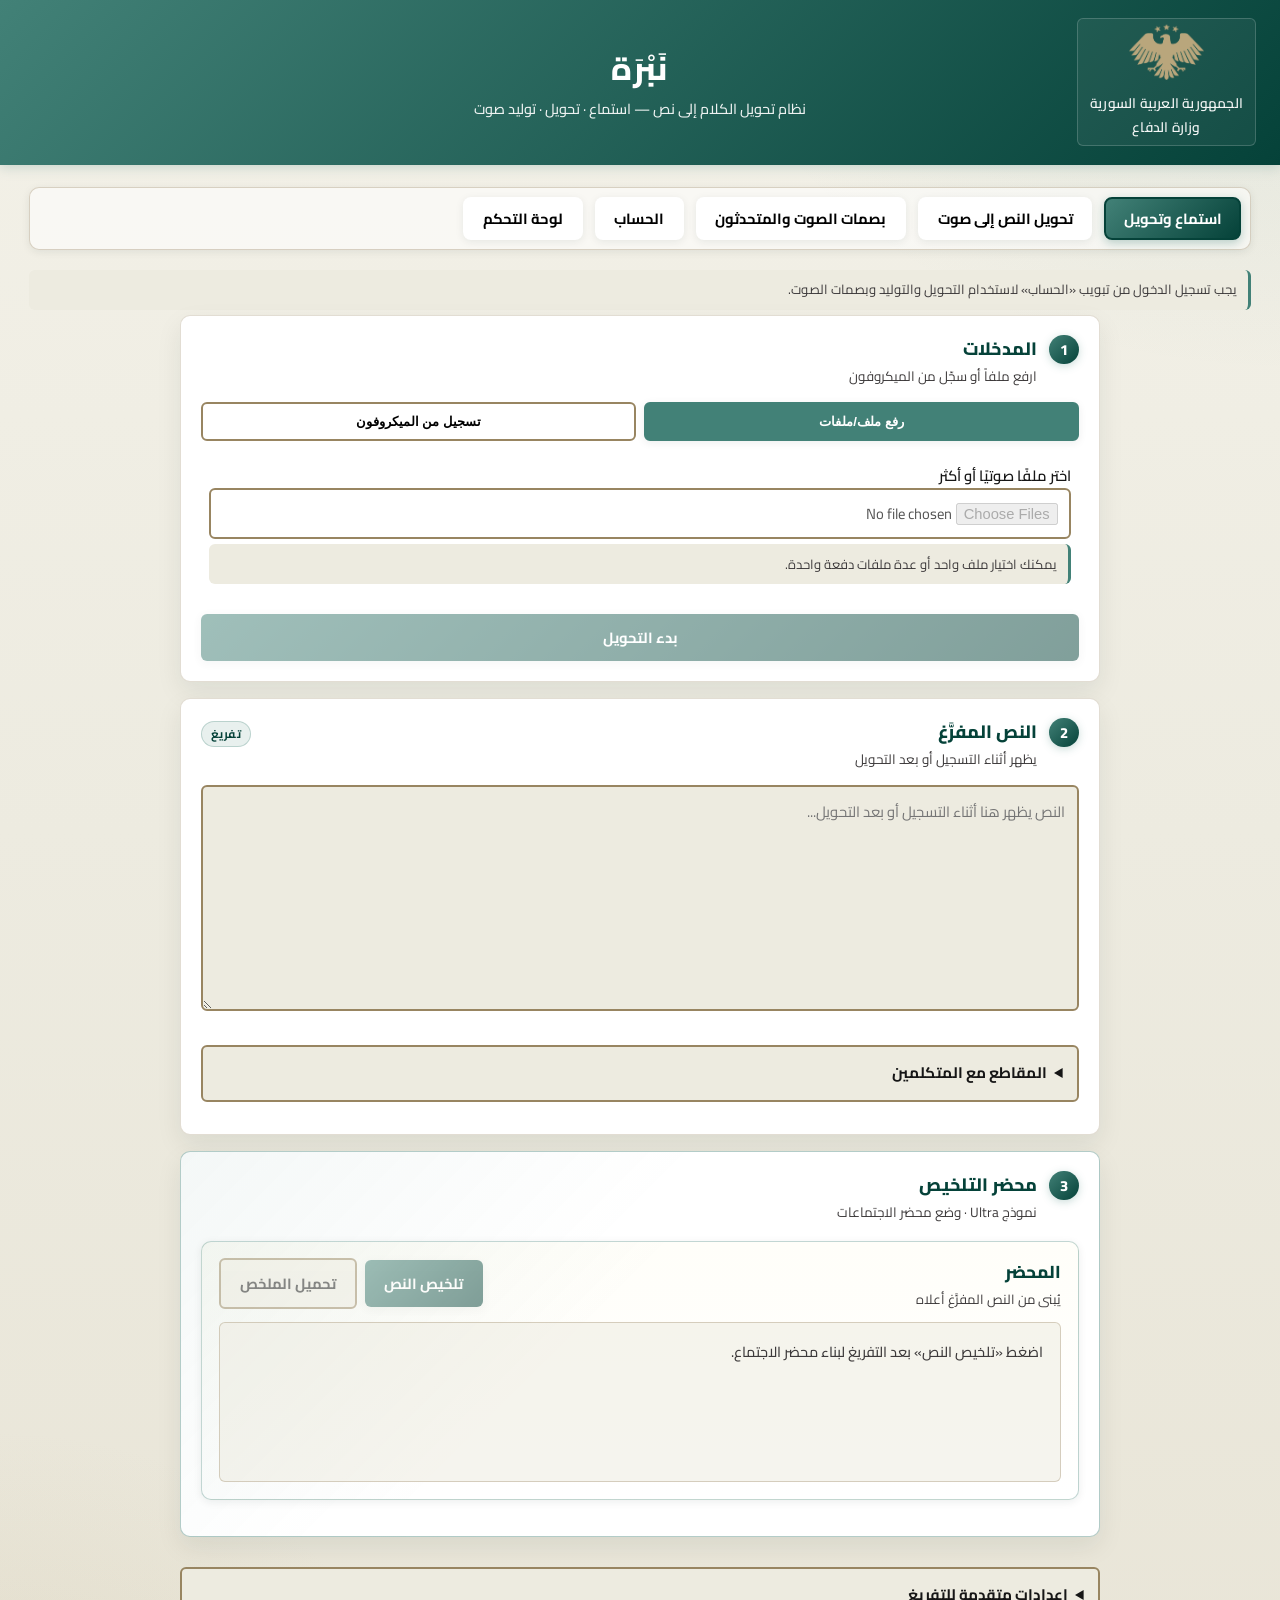
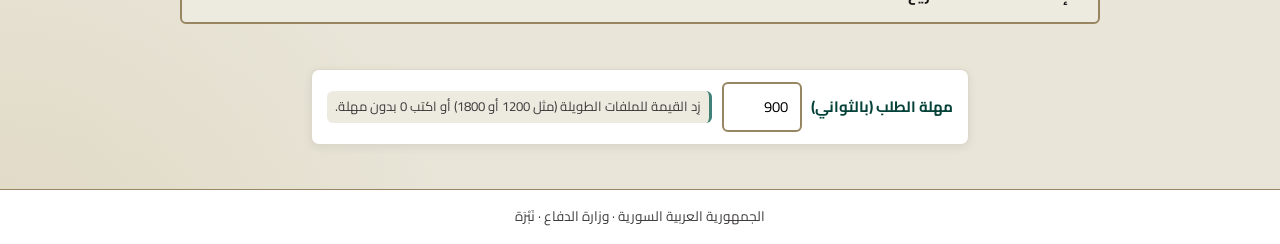
==== commit e9eab11f: "Improve Arabic ASR polish, warm Jais after ASR, and hide weak keywords. Better transcript-to-summary" ====
--- a/static/frontend/index.html
+++ b/static/frontend/index.html
@@ -40,9 +40,17 @@
     </div>
 
     <div id="asr-panel" class="panel active">
-      <div class="grid">
-        <div class="col-input">
-          <h3>المدخلات</h3>
+      <div class="asr-flow">
+
+        <section class="asr-step asr-step-input" aria-labelledby="asrInputTitle">
+          <div class="asr-step-head">
+            <span class="asr-step-num" aria-hidden="true">1</span>
+            <div>
+              <h3 id="asrInputTitle">المدخلات</h3>
+              <p class="asr-step-sub">ارفع ملفاً أو سجّل من الميكروفون</p>
+            </div>
+          </div>
+
           <div class="source-tabs" role="tablist" aria-label="مصدر الصوت">
             <button type="button" class="src-btn active" data-src="file">رفع ملف/ملفات</button>
             <button type="button" class="src-btn" data-src="mic">تسجيل من الميكروفون</button>
@@ -68,32 +76,24 @@
             <p class="hint mic-help">شبه-حي: يظهر النص أثناء الكلام. بعد الإيقاف استمع للمعاينة ثم احفظ الصوت أو تجاهله.</p>
           </div>
 
-          <details class="accordion">
-            <summary>خيارات النموذج</summary>
-            <label>اللهجة <select id="whisperMode"><option value="normal">فصحى</option><option value="whisper" selected>عامية سورية</option></select></label>
-            <label>تحسين الصوت <select id="enhance"><option value="off" selected>بدون (أفضل للتفريغ)</option><option value="light">خفيف</option><option value="full">كامل</option></select></label>
-            <label>مستوى التحسين <select id="enhanceLevel"><option value="light">light</option><option value="medium" selected>medium</option><option value="strong">strong</option><option value="aggressive">aggressive</option></select></label>
-            <label>إضافة ترقيم <input type="checkbox" id="punctuate" checked></label>
-            <label>تمييز المتكلمين <input type="checkbox" id="diarize" checked></label>
-            <label>تقدير عدد المتكلمين تلقائياً <input type="checkbox" id="autoK" checked></label>
-            <label>عدد المتكلمين <select id="maxSpeakers"><option value="1">1</option><option value="2" selected>2</option><option value="3">3</option><option value="4">4</option><option value="5">5</option></select></label>
-            <label>عتبة ربط البصمة <input type="number" id="enrollThreshold" min="0.5" max="0.9" step="0.01" value="0.65" class="input input-sm"></label>
-            <label>الجهاز <select id="deviceSel"><option value="auto">auto</option><option value="cpu">cpu</option><option value="cuda">cuda</option></select></label>
-            <label>الدقة <select id="computeSel"><option value="auto">auto</option><option value="int8">int8</option><option value="float16">float16</option><option value="float32">float32</option></select></label>
-            <p class="hint">خيارات التحسين وتمييز المتكلمين تُطبَّق عند رفع الملفات. التسجيل الحي يستخدم اللهجة والجهاز فقط.</p>
-          </details>
-
-          <div id="asrBatchActions" class="btn-row">
+          <div id="asrBatchActions" class="btn-row asr-primary-actions">
             <button type="button" id="btnSend" class="btn btn-primary">بدء التحويل</button>
           </div>
-        </div>
-
-        <div class="col-output">
-          <h3>المخرجات</h3>
-
-          <div class="output-block">
-            <label class="output-label" for="outText">النص</label>
-            <textarea id="outText" rows="10" readonly placeholder="النص يظهر هنا أثناء التسجيل أو بعد التحويل..."></textarea>
+        </section>
+
+        <section class="asr-step asr-step-transcript" aria-labelledby="asrTranscriptTitle">
+          <div class="asr-step-head">
+            <span class="asr-step-num" aria-hidden="true">2</span>
+            <div>
+              <h3 id="asrTranscriptTitle">النص المفرَّغ</h3>
+              <p class="asr-step-sub">يظهر أثناء التسجيل أو بعد التحويل</p>
+            </div>
+            <span class="output-badge">تفريغ</span>
+          </div>
+
+          <div class="output-block output-transcript-block">
+            <label class="sr-only" for="outText">النص المفرَّغ</label>
+            <textarea id="outText" rows="8" readonly placeholder="النص يظهر هنا أثناء التسجيل أو بعد التحويل..."></textarea>
           </div>
 
           <div id="liveAudioBar" class="live-audio-bar hidden">
@@ -115,20 +115,59 @@
             <pre id="outSegments" class="segments-text"></pre>
           </details>
 
-          <div class="output-block output-summary-block">
-            <label class="output-label" for="outSummary">التلخيص</label>
-            <textarea id="outSummary" rows="4" readonly placeholder="الملخص..."></textarea>
-            <input type="text" id="outKeywords" readonly placeholder="الكلمات المفتاحية..." class="input">
-            <div class="summary-actions">
-              <label class="inline-label">وضع التلخيص
-                <select id="summaryMode"><option value="ultra" selected>ultra</option><option value="lite">lite</option></select>
-              </label>
-              <button type="button" id="btnSummary" class="btn btn-secondary">تلخيص النص</button>
-            </div>
-          </div>
-
-          <div id="dlLinks" class="links"></div>
-        </div>
+          <div id="dlLinks" class="links links-row transcript-exports" aria-label="تحميل ملفات التفريغ"></div>
+        </section>
+
+        <section class="asr-step asr-step-summary" aria-labelledby="summaryTitle">
+          <div class="asr-step-head">
+            <span class="asr-step-num" aria-hidden="true">3</span>
+            <div>
+              <h3 class="asr-step-title-plain">محضر التلخيص</h3>
+              <p class="asr-step-sub">نموذج Ultra · وضع محضر الاجتماعات</p>
+            </div>
+          </div>
+
+          <div class="summary-panel summary-panel-embedded" aria-labelledby="summaryTitle">
+            <div class="summary-panel-head">
+              <div class="summary-panel-titles">
+                <h4 id="summaryTitle" class="summary-title">المحضر</h4>
+                <p class="summary-sub">يُبنى من النص المفرَّغ أعلاه</p>
+              </div>
+              <div class="summary-actions">
+                <button type="button" id="btnSummary" class="btn btn-primary">تلخيص النص</button>
+                <button type="button" id="btnDownloadSummary" class="btn btn-secondary" disabled>تحميل الملخص</button>
+              </div>
+            </div>
+            <div id="summaryStatus" class="summary-status hidden" role="status" aria-live="polite"></div>
+            <div
+              id="summaryView"
+              class="summary-view is-empty"
+              data-empty="اضغط «تلخيص النص» بعد التفريغ لبناء محضر الاجتماع."
+            ></div>
+            <textarea id="outSummary" hidden readonly tabindex="-1" aria-hidden="true"></textarea>
+            <div class="keywords-block hidden">
+              <div class="keywords-label">كلمات مفتاحية</div>
+              <div id="keywordsChips" class="keywords-chips" data-empty="—"></div>
+              <input type="hidden" id="outKeywords" value="">
+            </div>
+          </div>
+        </section>
+
+        <details class="accordion asr-advanced">
+          <summary>إعدادات متقدمة للتفريغ</summary>
+          <label>اللهجة <select id="whisperMode"><option value="normal">فصحى</option><option value="whisper" selected>عامية سورية</option></select></label>
+          <label>تحسين الصوت <select id="enhance"><option value="off" selected>بدون (أفضل للتفريغ)</option><option value="light">خفيف</option><option value="full">كامل</option></select></label>
+          <label>مستوى التحسين <select id="enhanceLevel"><option value="light">light</option><option value="medium" selected>medium</option><option value="strong">strong</option><option value="aggressive">aggressive</option></select></label>
+          <label>إضافة ترقيم <input type="checkbox" id="punctuate" checked></label>
+          <label>تمييز المتكلمين <input type="checkbox" id="diarize" checked></label>
+          <label>تقدير عدد المتكلمين تلقائياً <input type="checkbox" id="autoK" checked></label>
+          <label>عدد المتكلمين <select id="maxSpeakers"><option value="1">1</option><option value="2" selected>2</option><option value="3">3</option><option value="4">4</option><option value="5">5</option></select></label>
+          <label>عتبة ربط البصمة <input type="number" id="enrollThreshold" min="0.5" max="0.9" step="0.01" value="0.65" class="input input-sm"></label>
+          <label>الجهاز <select id="deviceSel"><option value="auto">auto</option><option value="cpu">cpu</option><option value="cuda">cuda</option></select></label>
+          <label>الدقة <select id="computeSel"><option value="auto">auto</option><option value="int8">int8</option><option value="float16">float16</option><option value="float32">float32</option></select></label>
+          <p class="hint">خيارات التحسين وتمييز المتكلمين تُطبَّق عند رفع الملفات. التسجيل الحي يستخدم اللهجة والجهاز فقط.</p>
+        </details>
+
       </div>
     </div>
 
--- a/static/frontend/styles.css
+++ b/static/frontend/styles.css
@@ -53,7 +53,10 @@
   font-family: var(--font-arabic);
   margin: 0;
   padding: 0;
-  background: var(--bg-main);
+  background:
+    radial-gradient(ellipse 90% 55% at 100% -10%, rgba(66, 129, 119, 0.14), transparent 55%),
+    radial-gradient(ellipse 70% 45% at 0% 100%, rgba(185, 167, 121, 0.18), transparent 50%),
+    linear-gradient(180deg, #f3f1e8 0%, var(--wheat-light) 45%, #e8e4d6 100%);
   color: var(--text);
   direction: rtl;
   line-height: 1.6;
@@ -242,7 +245,7 @@
   display: block;
 }
 
-/* ===== Grid Layout ===== */
+/* ===== Grid Layout (tabs أخرى) ===== */
 .grid {
   display: grid;
   grid-template-columns: 1fr 1fr;
@@ -253,6 +256,134 @@
 @media (max-width: 900px) {
   .grid {
     grid-template-columns: 1fr;
+  }
+}
+
+/* ===== ASR flow (صفحة الاستماع مرتبة) ===== */
+.asr-flow {
+  display: flex;
+  flex-direction: column;
+  gap: 1rem;
+  max-width: 920px;
+  margin: 0 auto;
+}
+
+.asr-step {
+  background: var(--bg-card);
+  padding: 1.15rem 1.25rem 1.25rem;
+  border-radius: calc(var(--radius) + 2px);
+  box-shadow: var(--shadow-soft);
+  border: 1px solid rgba(152, 133, 97, 0.28);
+}
+
+.asr-step-head {
+  display: flex;
+  align-items: flex-start;
+  gap: 0.75rem;
+  margin-bottom: 0.95rem;
+}
+
+.asr-step-head .output-badge {
+  margin-inline-start: auto;
+  margin-top: 0.2rem;
+}
+
+.asr-step-num {
+  flex: 0 0 auto;
+  width: 1.85rem;
+  height: 1.85rem;
+  border-radius: 50%;
+  display: inline-flex;
+  align-items: center;
+  justify-content: center;
+  font-size: 0.92rem;
+  font-weight: 800;
+  color: var(--charcoal-white);
+  background: linear-gradient(135deg, var(--forest) 0%, var(--forest-dark) 100%);
+  box-shadow: 0 2px 8px rgba(66, 129, 119, 0.28);
+}
+
+.asr-step h3,
+.asr-step-title-plain {
+  margin: 0;
+  font-size: 1.12rem;
+  font-weight: 800;
+  color: var(--forest-dark);
+  border: none;
+  padding: 0;
+}
+
+.asr-step-sub {
+  margin: 0.15rem 0 0;
+  font-size: 0.84rem;
+  color: var(--text-muted);
+}
+
+.asr-primary-actions {
+  margin-top: 0.35rem;
+}
+
+.asr-primary-actions .btn {
+  min-width: 11rem;
+  flex: 0 0 auto;
+}
+
+.asr-step-summary {
+  border-color: rgba(66, 129, 119, 0.4);
+  background:
+    linear-gradient(135deg, rgba(66, 129, 119, 0.06) 0%, transparent 40%),
+    var(--bg-card);
+}
+
+.summary-panel-embedded {
+  margin: 0;
+  box-shadow: none;
+}
+
+.summary-panel-embedded::before {
+  display: none;
+}
+
+.asr-advanced {
+  margin: 0;
+  max-width: 920px;
+  margin-inline: auto;
+  width: 100%;
+}
+
+.links-row {
+  display: flex;
+  flex-wrap: wrap;
+  gap: 0.5rem;
+  align-items: center;
+  min-height: 0;
+  margin-top: 0.75rem;
+}
+
+.links-row:empty {
+  display: none;
+}
+
+.links-row .btn {
+  flex: 0 0 auto;
+  min-width: 0;
+}
+
+.transcript-exports {
+  margin-top: 0.75rem;
+}
+
+@media (max-width: 600px) {
+  .asr-flow {
+    max-width: none;
+  }
+
+  .asr-step {
+    padding: 1rem;
+  }
+
+  .asr-primary-actions .btn {
+    width: 100%;
   }
 }
 
@@ -499,34 +630,225 @@
   margin-bottom: 1rem;
 }
 
+.output-block-head {
+  display: flex;
+  align-items: center;
+  justify-content: space-between;
+  gap: 0.5rem;
+  margin-bottom: 0.4rem;
+}
+
 .output-label {
   display: block;
   font-weight: 700;
   font-size: 0.92rem;
   color: var(--forest-dark);
-  margin-bottom: 0.4rem;
+  margin-bottom: 0;
+}
+
+.output-badge {
+  font-size: 0.72rem;
+  font-weight: 700;
+  letter-spacing: 0.02em;
+  color: var(--forest-dark);
+  background: rgba(66, 129, 119, 0.12);
+  border: 1px solid rgba(66, 129, 119, 0.28);
+  border-radius: 999px;
+  padding: 0.18rem 0.55rem;
+}
+
+.sr-only {
+  position: absolute !important;
+  width: 1px !important;
+  height: 1px !important;
+  padding: 0 !important;
+  margin: -1px !important;
+  overflow: hidden !important;
+  clip: rect(0, 0, 0, 0) !important;
+  white-space: nowrap !important;
+  border: 0 !important;
+}
+
+/* ===== Summary panel (محضر) ===== */
+.summary-panel {
+  margin: 1.15rem 0 1rem;
+  padding: 1rem 1.05rem 1.05rem;
+  border-radius: calc(var(--radius) + 2px);
+  border: 1px solid rgba(66, 129, 119, 0.32);
+  background:
+    linear-gradient(135deg, rgba(66, 129, 119, 0.07) 0%, transparent 42%),
+    linear-gradient(180deg, #fffef9 0%, var(--charcoal-white) 100%);
+  box-shadow: var(--shadow);
+  position: relative;
+  overflow: hidden;
+}
+
+.summary-panel::before {
+  content: "";
+  position: absolute;
+  inset: 0 auto 0 0;
+  width: 4px;
+  background: linear-gradient(180deg, var(--forest) 0%, var(--wheat) 100%);
+}
+
+.summary-panel-head {
+  display: flex;
+  flex-wrap: wrap;
+  align-items: flex-start;
+  justify-content: space-between;
+  gap: 0.75rem 1rem;
+  margin-bottom: 0.75rem;
+}
+
+.summary-title {
+  margin: 0;
+  font-size: 1.08rem;
+  font-weight: 800;
+  color: var(--forest-dark);
+}
+
+.summary-sub {
+  margin: 0.2rem 0 0;
+  font-size: 0.82rem;
+  color: var(--text-muted);
+}
+
+.summary-actions {
+  display: flex;
+  flex-wrap: wrap;
+  align-items: center;
+  gap: 0.5rem;
+}
+
+.summary-actions .btn {
+  min-width: 0;
+  flex: 0 0 auto;
+}
+
+.summary-status {
+  margin: 0 0 0.65rem;
+  padding: 0.55rem 0.7rem;
+  border-radius: var(--radius-sm);
+  font-size: 0.88rem;
+  font-weight: 600;
+  background: rgba(66, 129, 119, 0.1);
+  border-right: 3px solid var(--forest);
+  color: var(--forest-dark);
+}
+
+.summary-status.is-busy {
+  animation: livePulse 1.2s ease-in-out infinite;
+}
+
+.summary-status.is-error {
+  background: rgba(107, 31, 42, 0.08);
+  border-right-color: var(--umber);
+  color: var(--umber);
+}
+
+.summary-view {
+  min-height: 10rem;
+  max-height: 26rem;
+  overflow: auto;
+  padding: 0.95rem 1.05rem;
+  border-radius: var(--radius-sm);
+  border: 1px solid rgba(152, 133, 97, 0.35);
+  background: rgba(237, 235, 224, 0.55);
+  line-height: 1.75;
+  font-size: 0.97rem;
+}
+
+.summary-view.is-empty::before {
+  content: attr(data-empty);
+  display: block;
+  color: var(--text-muted);
+  font-size: 0.9rem;
+  font-weight: 500;
+}
+
+.summary-view .sum-section {
+  margin: 0 0 0.85rem;
+}
+
+.summary-view .sum-section:last-child {
+  margin-bottom: 0;
+}
+
+.summary-view .sum-heading {
+  margin: 0 0 0.35rem;
+  font-size: 0.95rem;
+  font-weight: 800;
+  color: var(--forest-dark);
+}
+
+.summary-view .sum-p {
+  margin: 0 0 0.45rem;
+}
+
+.summary-view .sum-list {
+  margin: 0.2rem 0 0;
+  padding-inline-start: 1.2rem;
+}
+
+.summary-view .sum-list li {
+  margin: 0.2rem 0;
+}
+
+.keywords-block {
+  margin-top: 0.85rem;
+  padding-top: 0.75rem;
+  border-top: 1px dashed rgba(152, 133, 97, 0.45);
+}
+
+.keywords-label {
+  font-size: 0.82rem;
+  font-weight: 700;
+  color: var(--forest-dark);
+  margin-bottom: 0.45rem;
+}
+
+.keywords-chips {
+  display: flex;
+  flex-wrap: wrap;
+  gap: 0.4rem;
+  min-height: 1.75rem;
+}
+
+.keywords-chips:empty::before {
+  content: attr(data-empty);
+  color: var(--text-muted);
+  font-size: 0.85rem;
+}
+
+.keyword-chip {
+  display: inline-flex;
+  align-items: center;
+  padding: 0.28rem 0.65rem;
+  border-radius: 999px;
+  font-size: 0.8rem;
+  font-weight: 600;
+  color: var(--forest-darker);
+  background: rgba(185, 167, 121, 0.28);
+  border: 1px solid rgba(152, 133, 97, 0.45);
+}
+
+@media (max-width: 600px) {
+  .summary-panel-head {
+    flex-direction: column;
+  }
+
+  .summary-actions {
+    width: 100%;
+  }
+
+  .summary-actions .btn {
+    flex: 1 1 auto;
+  }
 }
 
 .output-summary-block .input,
 .output-summary-block #outKeywords {
   margin-top: 0.55rem;
-}
-
-.summary-actions {
-  display: flex;
-  flex-wrap: wrap;
-  align-items: center;
-  gap: 0.65rem 0.85rem;
-  margin-top: 0.65rem;
-}
-
-.summary-actions .inline-label {
-  display: inline-flex;
-  align-items: center;
-  gap: 0.4rem;
-  margin: 0;
-  font-weight: 600;
-  font-size: 0.9rem;
 }
 
 .live-audio-bar {
@@ -684,17 +1006,12 @@
 }
 
 /* ===== Outputs ===== */
-#outText, #outSummary {
+#outText {
   margin-bottom: 0.7rem;
   resize: vertical;
   background: var(--bg-main);
   font-family: inherit;
   min-height: 100px;
-}
-
-#outKeywords {
-  margin-bottom: 0.75rem;
-  background: var(--bg-main);
 }
 
 .segments-text {
@@ -719,6 +1036,17 @@
   background: var(--bg-main);
   border-radius: var(--radius-sm);
   border: 1px solid var(--border);
+}
+
+.asr-step-exports .links {
+  margin-top: 0;
+  background: rgba(237, 235, 224, 0.55);
+}
+
+.transcript-exports.links {
+  margin-top: 0.75rem;
+  padding: 0.65rem 0.75rem;
+  background: rgba(237, 235, 224, 0.55);
 }
 
 .links a {
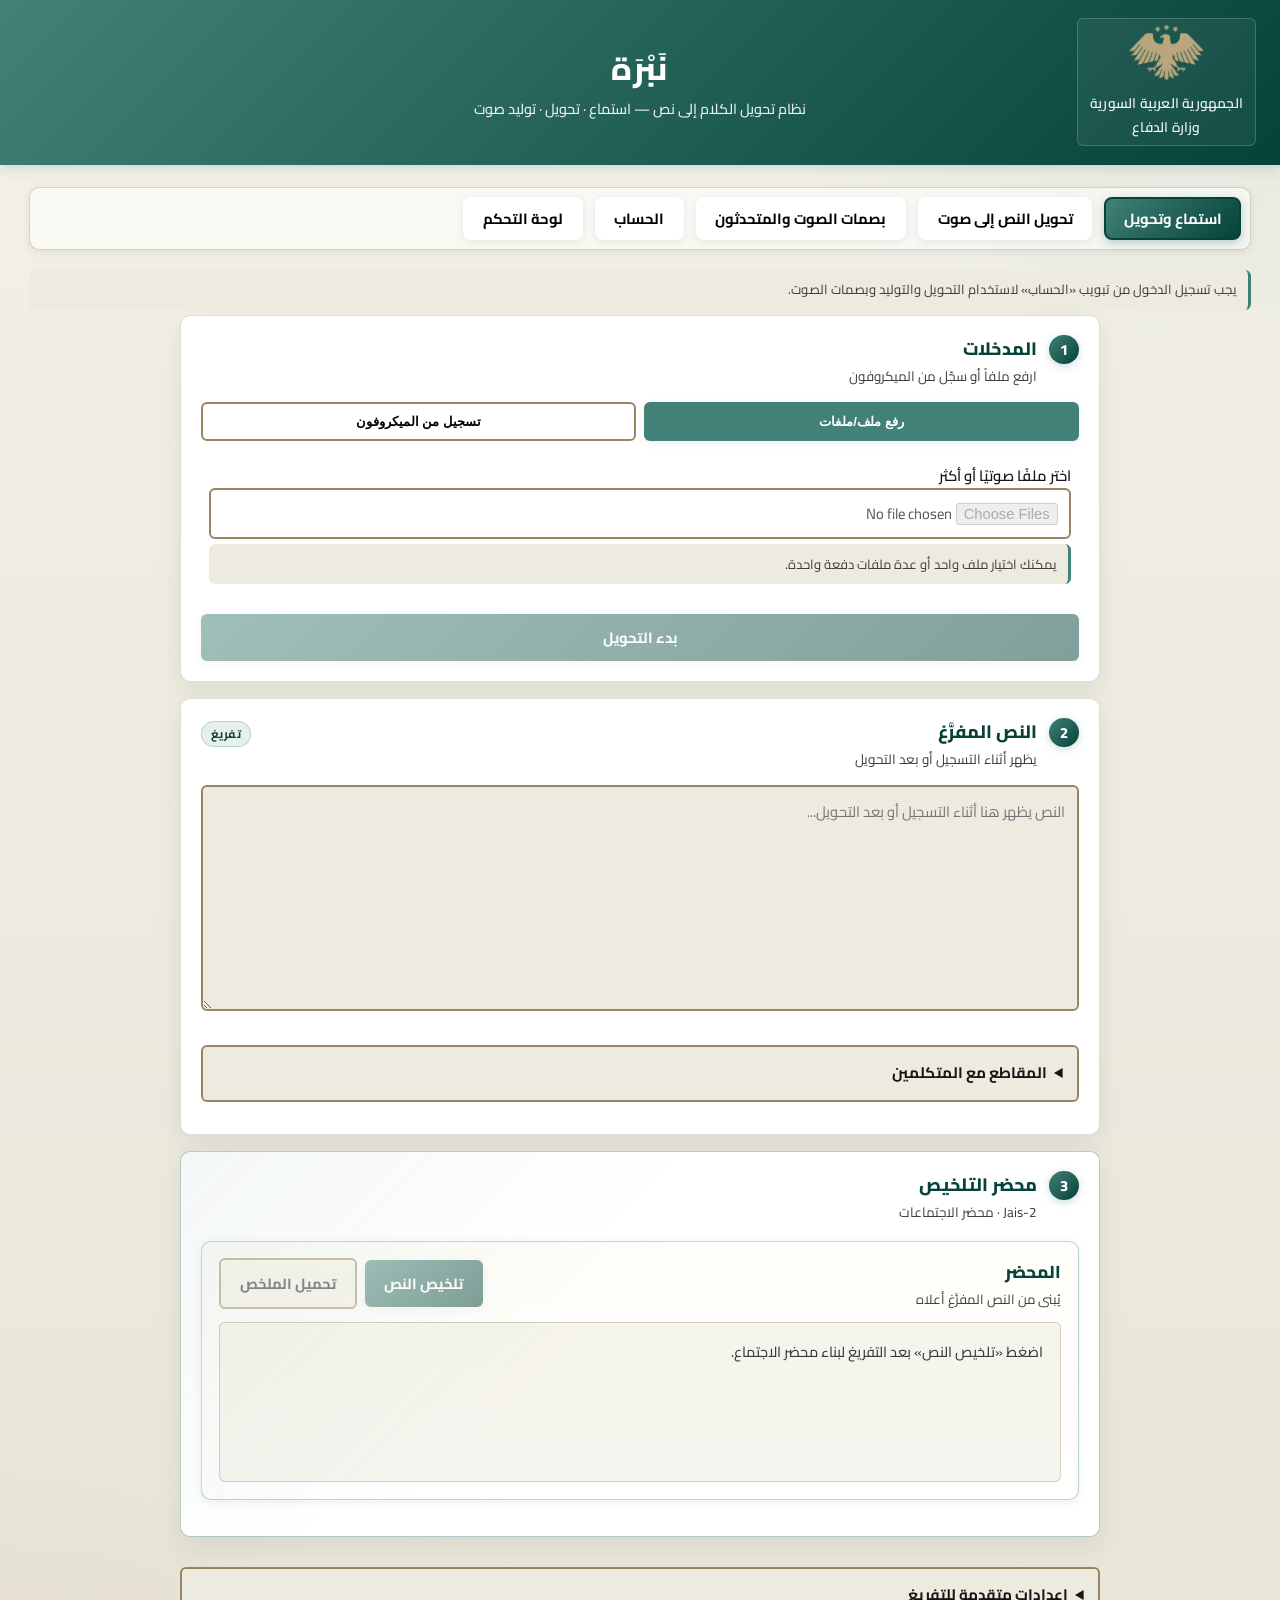
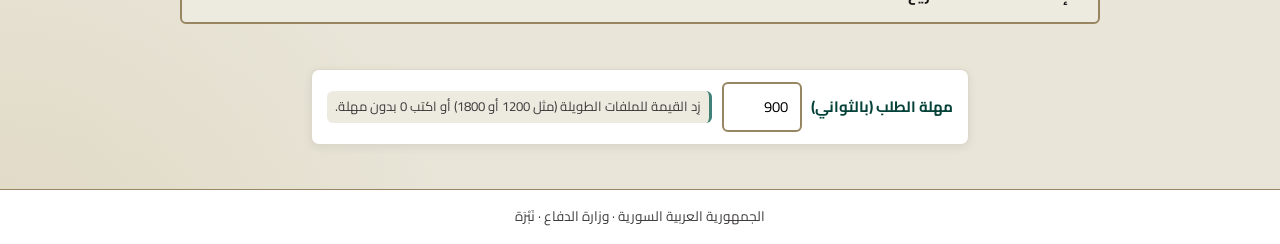
==== commit fa4ab339: "Habibi-only TTS, Jais-2-only summarization, and project cleanup. Remove MMS/OmniVoice, drop ultra/li" ====
--- a/static/frontend/index.html
+++ b/static/frontend/index.html
@@ -123,7 +123,7 @@
             <span class="asr-step-num" aria-hidden="true">3</span>
             <div>
               <h3 class="asr-step-title-plain">محضر التلخيص</h3>
-              <p class="asr-step-sub">نموذج Ultra · وضع محضر الاجتماعات</p>
+              <p class="asr-step-sub">Jais-2 · محضر الاجتماعات</p>
             </div>
           </div>
 
@@ -214,7 +214,7 @@
     </div>
 
     <div id="tts-panel" class="panel">
-      <p class="hint">💬 محركات TTS المتاحة: auto / omnivoice / habibi / mms</p>
+      <p class="hint">محرك TTS: حبيبي فقط — يحتاج بصمة صوت + نص البصمة (ref_text)</p>
       <p id="ttsEngineStatus" class="hint"></p>
       <div class="grid">
         <div class="col-input">
@@ -222,14 +222,11 @@
           <div class="zone">
             <label>المحرك</label>
             <select id="ttsEngine" class="input">
-              <option value="auto" selected>auto (OmniVoice عند وجود بصمة، ثم Habibi عند توفر ref_text، ثم MMS عربي)</option>
-              <option value="omnivoice">omnivoice (استنساخ بصمة بدون ref_text)</option>
-              <option value="habibi">habibi (لهجات عربية + استنساخ بصمة)</option>
-              <option value="mms">mms (عربي)</option>
+              <option value="habibi" selected>habibi (حبيبي — لهجات + استنساخ بصمة)</option>
             </select>
           </div>
           <div class="zone">
-            <label>البريد المستخدم للبصمة (Habibi / OmniVoice)</label>
+            <label>البريد المستخدم للبصمة (حبيبي)</label>
             <input type="email" id="ttsUserEmail" class="input" placeholder="user@example.com">
           </div>
           <div class="zone">
@@ -239,10 +236,8 @@
           <div class="zone">
             <label>الصوت</label>
             <select id="ttsVoice" class="input">
-              <option value="omnivoice">omnivoice</option>
-              <option value="habibi_unified">habibi_unified (موحّد — مُفضّل)</option>
+              <option value="habibi_unified" selected>habibi_unified (موحّد — مُفضّل)</option>
               <option value="habibi_specialized">habibi_specialized (لهجة متخصصة)</option>
-              <option value="ar_mms">ar_mms (عربي)</option>
             </select>
           </div>
 
@@ -313,13 +308,12 @@
             <label>السرعة: <span id="speedValue">1.0</span>x</label>
             <input type="range" id="ttsSpeed" min="0.25" max="2" step="0.05" value="1" class="input">
           </div>
-          <div class="zone" id="ttsDiacritizeZone">
-            <label><input type="checkbox" id="ttsDiacritize"> تشكيل تلقائي (mishkal)</label>
-            <div class="hint">لـ MMS أساساً. Habibi يتجاهل التشكيل ويزيله.</div>
+          <div class="zone hidden" id="ttsDiacritizeZone">
+            <label><input type="checkbox" id="ttsDiacritize" disabled> تشكيل تلقائي (غير مستخدم مع حبيبي)</label>
           </div>
           <div class="zone hidden" id="ttsSeedZone">
-            <label>Seed للإيقاع (ar_mms فقط)</label>
-            <input type="number" id="ttsSeed" placeholder="رقم عشوائي لتنويع الإيقاع" class="input">
+            <label>Seed</label>
+            <input type="number" id="ttsSeed" class="input" disabled>
           </div>
           <button id="btnTts" class="btn btn-primary">🔊 توليد الصوت</button>
         </div>
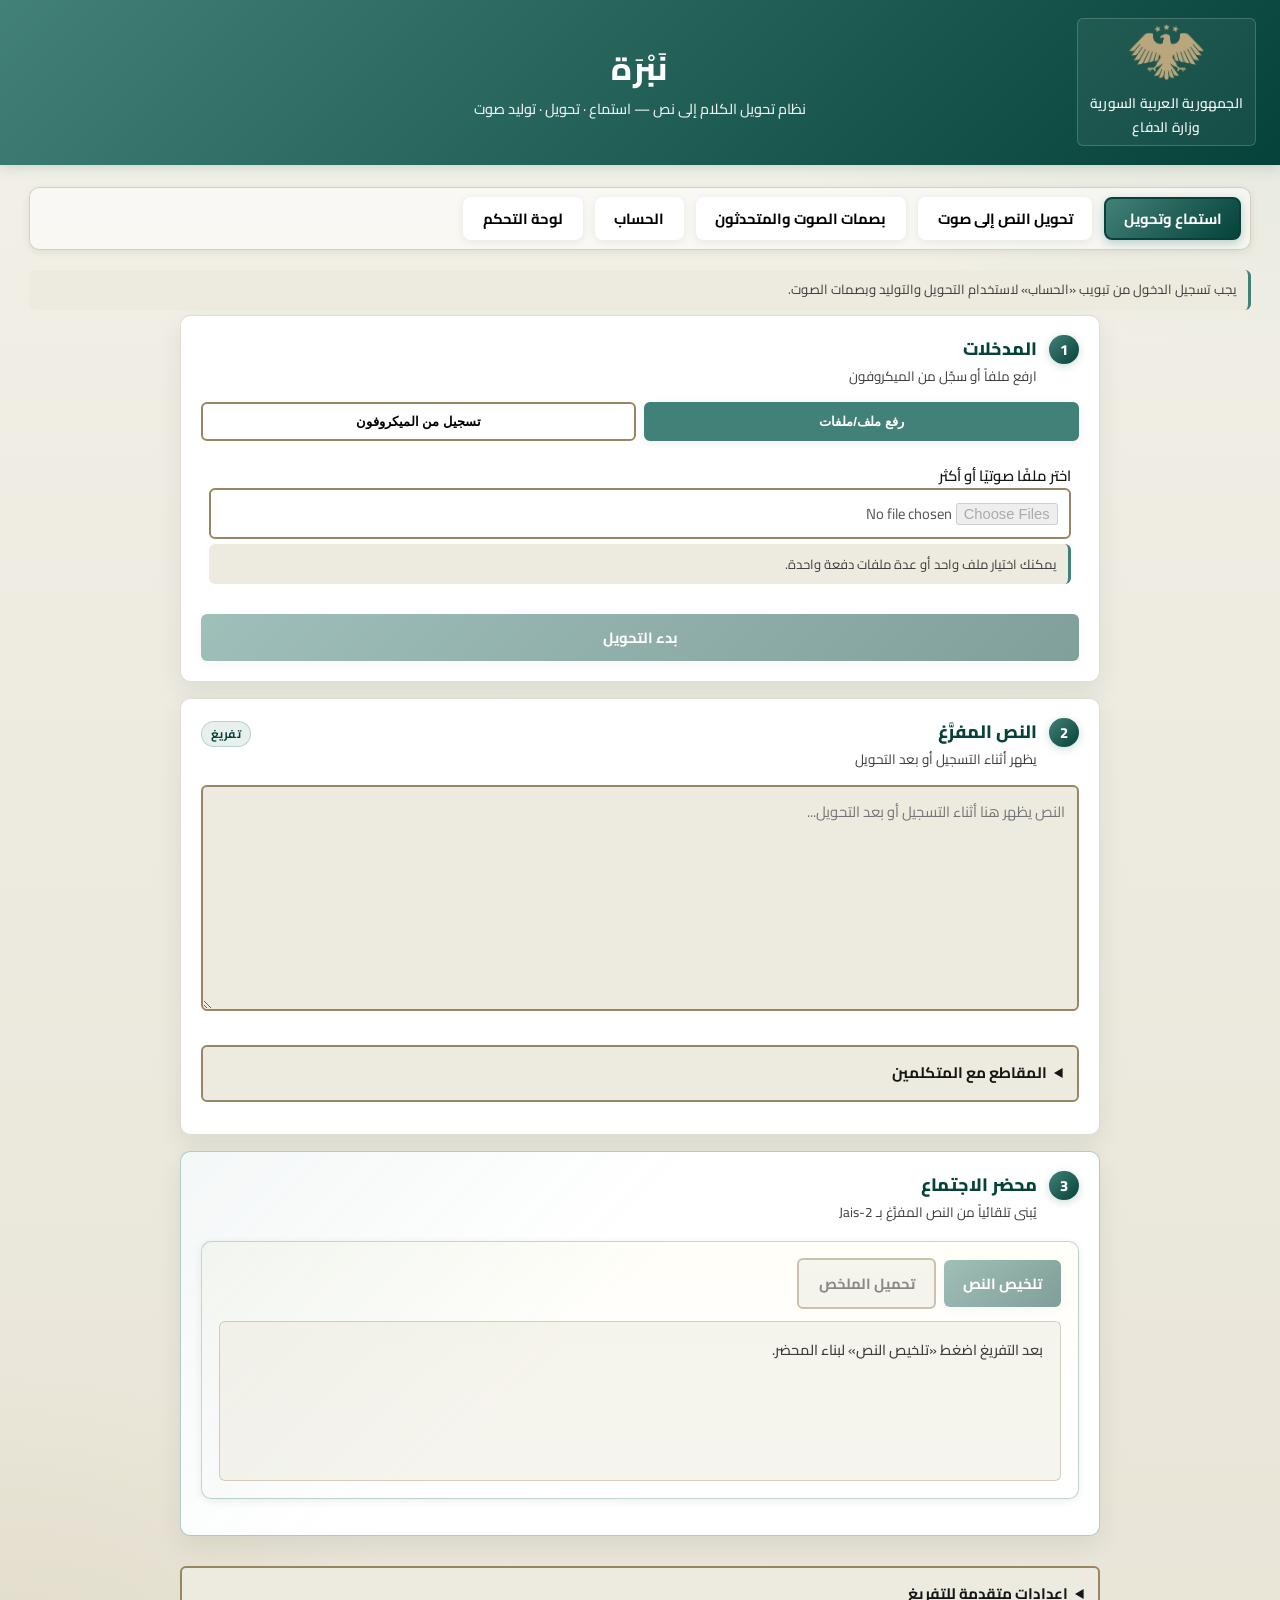
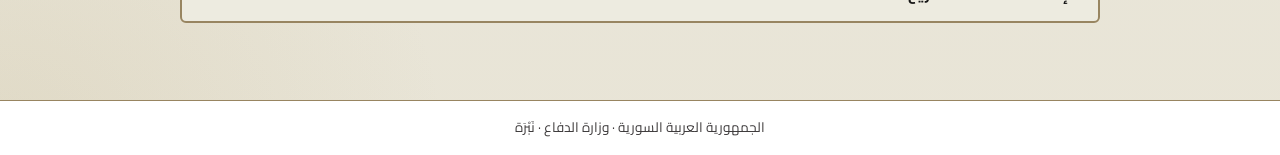
==== commit 809ee155: "Fix transformers stack deps and add live-mic speaker diarization. Align huggingface-hub/accelerate w" ====
--- a/static/frontend/index.html
+++ b/static/frontend/index.html
@@ -73,7 +73,7 @@
                 <span id="micStatus" class="hint mic-status">جاهز للتسجيل — التحويل يظهر أثناء الكلام</span>
               </div>
             </div>
-            <p class="hint mic-help">شبه-حي: يظهر النص أثناء الكلام. بعد الإيقاف استمع للمعاينة ثم احفظ الصوت أو تجاهله.</p>
+            <p class="hint mic-help">يظهر النص أثناء الكلام. بعد الإيقاف يمكنك حفظ التسجيل أو تجاهله.</p>
           </div>
 
           <div id="asrBatchActions" class="btn-row asr-primary-actions">
@@ -122,17 +122,13 @@
           <div class="asr-step-head">
             <span class="asr-step-num" aria-hidden="true">3</span>
             <div>
-              <h3 class="asr-step-title-plain">محضر التلخيص</h3>
-              <p class="asr-step-sub">Jais-2 · محضر الاجتماعات</p>
-            </div>
-          </div>
-
-          <div class="summary-panel summary-panel-embedded" aria-labelledby="summaryTitle">
+              <h3 id="summaryTitle" class="asr-step-title-plain">محضر الاجتماع</h3>
+              <p class="asr-step-sub">يُبنى تلقائياً من النص المفرَّغ بـ Jais-2</p>
+            </div>
+          </div>
+
+          <div class="summary-panel summary-panel-embedded">
             <div class="summary-panel-head">
-              <div class="summary-panel-titles">
-                <h4 id="summaryTitle" class="summary-title">المحضر</h4>
-                <p class="summary-sub">يُبنى من النص المفرَّغ أعلاه</p>
-              </div>
               <div class="summary-actions">
                 <button type="button" id="btnSummary" class="btn btn-primary">تلخيص النص</button>
                 <button type="button" id="btnDownloadSummary" class="btn btn-secondary" disabled>تحميل الملخص</button>
@@ -142,7 +138,7 @@
             <div
               id="summaryView"
               class="summary-view is-empty"
-              data-empty="اضغط «تلخيص النص» بعد التفريغ لبناء محضر الاجتماع."
+              data-empty="بعد التفريغ اضغط «تلخيص النص» لبناء المحضر."
             ></div>
             <textarea id="outSummary" hidden readonly tabindex="-1" aria-hidden="true"></textarea>
             <div class="keywords-block hidden">
@@ -156,16 +152,17 @@
         <details class="accordion asr-advanced">
           <summary>إعدادات متقدمة للتفريغ</summary>
           <label>اللهجة <select id="whisperMode"><option value="normal">فصحى</option><option value="whisper" selected>عامية سورية</option></select></label>
-          <label>تحسين الصوت <select id="enhance"><option value="off" selected>بدون (أفضل للتفريغ)</option><option value="light">خفيف</option><option value="full">كامل</option></select></label>
-          <label>مستوى التحسين <select id="enhanceLevel"><option value="light">light</option><option value="medium" selected>medium</option><option value="strong">strong</option><option value="aggressive">aggressive</option></select></label>
+          <label>تحسين الصوت <select id="enhance"><option value="off" selected>بدون (موصى به)</option><option value="light">خفيف</option><option value="full">كامل</option></select></label>
+          <label>مستوى التحسين <select id="enhanceLevel"><option value="light">خفيف</option><option value="medium" selected>متوسط</option><option value="strong">قوي</option><option value="aggressive">عدواني</option></select></label>
           <label>إضافة ترقيم <input type="checkbox" id="punctuate" checked></label>
           <label>تمييز المتكلمين <input type="checkbox" id="diarize" checked></label>
           <label>تقدير عدد المتكلمين تلقائياً <input type="checkbox" id="autoK" checked></label>
           <label>عدد المتكلمين <select id="maxSpeakers"><option value="1">1</option><option value="2" selected>2</option><option value="3">3</option><option value="4">4</option><option value="5">5</option></select></label>
           <label>عتبة ربط البصمة <input type="number" id="enrollThreshold" min="0.5" max="0.9" step="0.01" value="0.65" class="input input-sm"></label>
-          <label>الجهاز <select id="deviceSel"><option value="auto">auto</option><option value="cpu">cpu</option><option value="cuda">cuda</option></select></label>
-          <label>الدقة <select id="computeSel"><option value="auto">auto</option><option value="int8">int8</option><option value="float16">float16</option><option value="float32">float32</option></select></label>
-          <p class="hint">خيارات التحسين وتمييز المتكلمين تُطبَّق عند رفع الملفات. التسجيل الحي يستخدم اللهجة والجهاز فقط.</p>
+          <label>الجهاز <select id="deviceSel"><option value="auto">تلقائي</option><option value="cpu">CPU</option><option value="cuda">GPU</option></select></label>
+          <label>الدقة <select id="computeSel"><option value="auto">تلقائي</option><option value="int8">int8</option><option value="float16">float16</option><option value="float32">float32</option></select></label>
+          <label>مهلة الطلب (ثوانٍ) <input type="number" id="timeout" class="input input-sm" value="900" min="0" step="30"></label>
+          <p class="hint">المهلة: 0 = بلا حد. زدها للملفات الطويلة (مثلاً 1800). التسجيل الحي يطبّق تمييز المتكلمين عند الإيقاف (حسب الخيار أعلاه).</p>
         </details>
 
       </div>
@@ -214,123 +211,130 @@
     </div>
 
     <div id="tts-panel" class="panel">
-      <p class="hint">محرك TTS: حبيبي فقط — يحتاج بصمة صوت + نص البصمة (ref_text)</p>
-      <p id="ttsEngineStatus" class="hint"></p>
-      <div class="grid">
-        <div class="col-input">
-          <h3>المدخلات</h3>
-          <div class="zone">
-            <label>المحرك</label>
-            <select id="ttsEngine" class="input">
-              <option value="habibi" selected>habibi (حبيبي — لهجات + استنساخ بصمة)</option>
+      <input type="hidden" id="ttsEngine" value="habibi">
+      <input type="hidden" id="ttsUserEmail" value="">
+      <input type="hidden" id="ttsDiacritize" value="0">
+      <input type="hidden" id="ttsSeed" value="">
+
+      <div class="tts-flow">
+        <section class="asr-step" aria-labelledby="ttsTextTitle">
+          <div class="asr-step-head">
+            <span class="asr-step-num" aria-hidden="true">1</span>
+            <div>
+              <h3 id="ttsTextTitle">النص</h3>
+              <p class="asr-step-sub">اكتب ما تريد تحويله إلى صوت</p>
+            </div>
+          </div>
+          <div class="zone">
+            <label class="sr-only" for="ttsText">النص</label>
+            <textarea id="ttsText" rows="8" placeholder="مثال: مرحباً بكم في اجتماع اليوم…"></textarea>
+          </div>
+        </section>
+
+        <section class="asr-step" aria-labelledby="ttsVoiceTitle">
+          <div class="asr-step-head">
+            <span class="asr-step-num" aria-hidden="true">2</span>
+            <div>
+              <h3 id="ttsVoiceTitle">بصمة الصوت</h3>
+              <p class="asr-step-sub">عينة قصيرة (5–10 ثوانٍ) + نصها الحرفي</p>
+            </div>
+          </div>
+          <p id="ttsEngineStatus" class="hint"></p>
+          <p id="ttsAccountHint" class="hint">يُستخدم حسابك المسجّل لحفظ البصمات.</p>
+
+          <div class="zone">
+            <label for="ttsVoiceFilesList">اختر بصمة</label>
+            <div class="btn-row">
+              <button id="btnTtsRefreshVoices" class="btn btn-secondary" type="button">تحديث</button>
+              <button id="btnTtsDeleteVoice" class="btn btn-secondary" type="button">حذف</button>
+            </div>
+            <select id="ttsVoiceFilesList" class="input"><option value="">— اختر ملف بصمة —</option></select>
+            <input type="file" id="ttsVoiceFiles" multiple accept="audio/*,.wav,.mp3,.m4a,.ogg,.flac,.aac,.opus" class="input">
+            <button id="btnTtsUploadVoices" class="btn btn-secondary" type="button">رفع بصمة جديدة</button>
+            <div id="ttsVoiceStatus" class="hint"></div>
+            <div id="ttsVoiceCheck" class="hint"></div>
+          </div>
+
+          <div class="zone" id="ttsRefTextZone">
+            <label for="ttsRefText">نص البصمة</label>
+            <textarea id="ttsRefText" rows="2" placeholder="فقط ما يُسمع في العينة — جملة قصيرة"></textarea>
+            <div class="btn-row" style="margin-top:0.4rem">
+              <button type="button" id="btnTtsExtractRef" class="btn btn-secondary">استخرج من البصمة</button>
+            </div>
+            <div class="hint">لا تضع هنا النص الكامل للتوليد.</div>
+          </div>
+        </section>
+
+        <section class="asr-step" aria-labelledby="ttsGenTitle">
+          <div class="asr-step-head">
+            <span class="asr-step-num" aria-hidden="true">3</span>
+            <div>
+              <h3 id="ttsGenTitle">التوليد</h3>
+              <p class="asr-step-sub">حبيبي · لهجة شامية افتراضياً</p>
+            </div>
+          </div>
+
+          <div class="zone" id="ttsDialectZone">
+            <label for="ttsDialect">اللهجة</label>
+            <select id="ttsDialect" class="input">
+              <option value="LEV" selected>شامي / سوري</option>
+              <option value="MSA">فصحى</option>
+              <option value="UNK">تلقائي</option>
+              <option value="EGY">مصري</option>
+              <option value="SAU">سعودي</option>
+              <option value="UAE">إماراتي</option>
+              <option value="IRQ">عراقي</option>
+              <option value="ALG">جزائري</option>
+              <option value="MAR">مغربي</option>
+              <option value="OMN">عماني</option>
+              <option value="TUN">تونسي</option>
+              <option value="SDN">سوداني</option>
+              <option value="LBY">ليبي</option>
             </select>
-          </div>
-          <div class="zone">
-            <label>البريد المستخدم للبصمة (حبيبي)</label>
-            <input type="email" id="ttsUserEmail" class="input" placeholder="user@example.com">
-          </div>
-          <div class="zone">
-            <label>النص</label>
-            <textarea id="ttsText" rows="10" placeholder="أدخل النص هنا..."></textarea>
-          </div>
-          <div class="zone">
-            <label>الصوت</label>
-            <select id="ttsVoice" class="input">
-              <option value="habibi_unified" selected>habibi_unified (موحّد — مُفضّل)</option>
-              <option value="habibi_specialized">habibi_specialized (لهجة متخصصة)</option>
-            </select>
-          </div>
-
-          <div id="ttsHabibiSettings" class="settings-group">
-            <h4 class="settings-group-title">إعدادات Habibi</h4>
-            <p class="hint">للهجات العربية والاستنساخ. التشكيل يُزال تلقائياً. اختر لهجة تطابق النص (فصيح → MSA).</p>
-
-            <div class="zone" id="ttsDialectZone">
-              <label>اللهجة</label>
-              <select id="ttsDialect" class="input">
-                <option value="UNK" selected>UNK — تلقائي / غير محدد</option>
-                <option value="MSA">MSA — فصحى</option>
-                <option value="LEV">LEV — شامي / لبناني / سوري</option>
-                <option value="EGY">EGY — مصري</option>
-                <option value="SAU">SAU — سعودي</option>
-                <option value="UAE">UAE — إماراتي</option>
-                <option value="IRQ">IRQ — عراقي</option>
-                <option value="ALG">ALG — جزائري</option>
-                <option value="MAR">MAR — مغربي</option>
-                <option value="OMN">OMN — عماني</option>
-                <option value="TUN">TUN — تونسي</option>
-                <option value="SDN">SDN — سوداني</option>
-                <option value="LBY">LBY — ليبي</option>
-              </select>
-              <div class="hint" id="ttsDialectHint"></div>
-            </div>
-
-            <div class="zone" id="ttsRefTextZone">
-              <label>نص البصمة (ref_text)</label>
-              <textarea id="ttsRefText" rows="2" placeholder="فقط ما يُسمع في ملف البصمة — جملة قصيرة"></textarea>
-              <div class="btn-row" style="margin-top:0.4rem">
-                <button type="button" id="btnTtsExtractRef" class="btn btn-secondary">🎙️ استخرج من البصمة (ASR)</button>
-              </div>
-              <div class="hint">لا تضع هنا النص الكامل للتوليد. طابق العينة حرفياً (5–10 ثوانٍ).</div>
-            </div>
-
-            <div class="zone">
-              <label>حجم الدفعة (جودة النصوص الطويلة): <span id="ttsChunkValue">120</span></label>
-              <input type="range" id="ttsMaxChunk" min="64" max="180" step="2" value="120" class="input">
-              <div class="hint">أصغر = جودة أعلى وبطء أكثر · أكبر = أسرع وقد يقلّ الاستقرار. الافتراضي ~سطرين (120).</div>
-            </div>
-
-            <div class="zone">
-              <label>سرعة مقترحة لـ Habibi</label>
-              <div class="btn-row" id="ttsHabibiSpeedPresets">
-                <button type="button" class="btn btn-secondary tts-speed-preset" data-speed="0.45">بطيء 0.45</button>
-                <button type="button" class="btn btn-secondary tts-speed-preset" data-speed="0.70">هادئ 0.70</button>
-                <button type="button" class="btn btn-secondary tts-speed-preset" data-speed="1.00">عادي 1.0</button>
-              </div>
-              <div class="hint" id="ttsHabibiSpeedHint">اترك 1.0 عادةً. إن بدا سريعاً جرّب 0.45–0.70 — تجنّب أعلى من 1.0 مع Habibi.</div>
-            </div>
-
-            <div class="zone">
-              <label>بصمة الصوت (speaker_ref)</label>
-              <div class="btn-row">
-                <button id="btnTtsRefreshVoices" class="btn btn-secondary" type="button">🔄 تحديث</button>
-                <button id="btnTtsDeleteVoice" class="btn btn-secondary" type="button">🗑️ حذف</button>
-              </div>
-              <select id="ttsVoiceFilesList" class="input"><option value="">— اختر ملف بصمة —</option></select>
-              <input type="file" id="ttsVoiceFiles" multiple accept="audio/*,.wav,.mp3,.m4a,.ogg,.flac,.aac,.opus" class="input">
-              <button id="btnTtsUploadVoices" class="btn btn-secondary" type="button">⬆️ رفع بصمات</button>
-              <div id="ttsVoiceStatus" class="hint"></div>
-              <div id="ttsVoiceCheck" class="hint"></div>
-            </div>
-          </div>
-
-          <div class="zone">
-            <label>السرعة: <span id="speedValue">1.0</span>x</label>
-            <input type="range" id="ttsSpeed" min="0.25" max="2" step="0.05" value="1" class="input">
-          </div>
-          <div class="zone hidden" id="ttsDiacritizeZone">
-            <label><input type="checkbox" id="ttsDiacritize" disabled> تشكيل تلقائي (غير مستخدم مع حبيبي)</label>
-          </div>
-          <div class="zone hidden" id="ttsSeedZone">
-            <label>Seed</label>
-            <input type="number" id="ttsSeed" class="input" disabled>
-          </div>
-          <button id="btnTts" class="btn btn-primary">🔊 توليد الصوت</button>
-        </div>
-        <div class="col-output">
-          <h3>المخرجات</h3>
+            <div class="hint" id="ttsDialectHint"></div>
+          </div>
+
+          <div class="btn-row asr-primary-actions">
+            <button id="btnTts" class="btn btn-primary">توليد الصوت</button>
+          </div>
           <div id="ttsError" class="error hidden"></div>
           <div class="zone">
-            <label>تشغيل الصوت</label>
+            <label>النتيجة</label>
             <audio id="ttsAudio" controls class="audio-player"></audio>
           </div>
           <div class="zone">
-            <label>تشغيل بصمة المستخدم المحددة</label>
+            <label>معاينة البصمة</label>
             <audio id="ttsVoiceAudio" controls class="audio-player"></audio>
           </div>
           <pre id="ttsMeta" class="segments-text"></pre>
           <div id="ttsDl" class="links"></div>
-        </div>
+        </section>
+
+        <details class="accordion" id="ttsHabibiSettings">
+          <summary>إعدادات متقدمة للصوت</summary>
+          <div class="zone">
+            <label for="ttsVoice">نموذج حبيبي</label>
+            <select id="ttsVoice" class="input">
+              <option value="habibi_unified" selected>موحّد (موصى به)</option>
+              <option value="habibi_specialized">متخصص حسب اللهجة</option>
+            </select>
+          </div>
+          <div class="zone">
+            <label>حجم الدفعة (نصوص طويلة): <span id="ttsChunkValue">120</span></label>
+            <input type="range" id="ttsMaxChunk" min="64" max="180" step="2" value="120" class="input">
+            <div class="hint">أصغر = أوضح وأبطأ · أكبر = أسرع.</div>
+          </div>
+          <div class="zone">
+            <label>السرعة: <span id="speedValue">1.0</span>x</label>
+            <div class="btn-row" id="ttsHabibiSpeedPresets">
+              <button type="button" class="btn btn-secondary tts-speed-preset" data-speed="0.45">بطيء</button>
+              <button type="button" class="btn btn-secondary tts-speed-preset" data-speed="0.70">هادئ</button>
+              <button type="button" class="btn btn-secondary tts-speed-preset active" data-speed="1.00">عادي</button>
+            </div>
+            <input type="range" id="ttsSpeed" min="0.25" max="2" step="0.05" value="1" class="input">
+            <div class="hint" id="ttsHabibiSpeedHint">اترك 1.0 عادةً. إن بدا سريعاً جرّب «هادئ» أو «بطيء».</div>
+          </div>
+        </details>
       </div>
     </div>
 
@@ -409,14 +413,6 @@
     
   </main>
 
-    <section class="bottom-controls" aria-label="إعدادات الاتصال">
-      <div class="bottom-controls-inner">
-        <label for="timeout">مهلة الطلب (بالثواني)</label>
-        <input type="number" id="timeout" class="input input-sm" value="900" min="0" step="30">
-        <span class="hint">زِد القيمة للملفات الطويلة (مثل 1200 أو 1800) أو اكتب 0 بدون مهلة.</span>
-      </div>
-    </section>
-
   <footer class="footer">الجمهورية العربية السورية · وزارة الدفاع · نَبْرَة</footer>
 
   <script src="/static/frontend/app.js"></script>
--- a/static/frontend/styles.css
+++ b/static/frontend/styles.css
@@ -268,6 +268,14 @@
   margin: 0 auto;
 }
 
+.tts-flow {
+  display: flex;
+  flex-direction: column;
+  gap: 1rem;
+  max-width: 920px;
+  margin: 0 auto;
+}
+
 .asr-step {
   background: var(--bg-card);
   padding: 1.15rem 1.25rem 1.25rem;
@@ -694,8 +702,8 @@
 .summary-panel-head {
   display: flex;
   flex-wrap: wrap;
-  align-items: flex-start;
-  justify-content: space-between;
+  align-items: center;
+  justify-content: flex-start;
   gap: 0.75rem 1rem;
   margin-bottom: 0.75rem;
 }
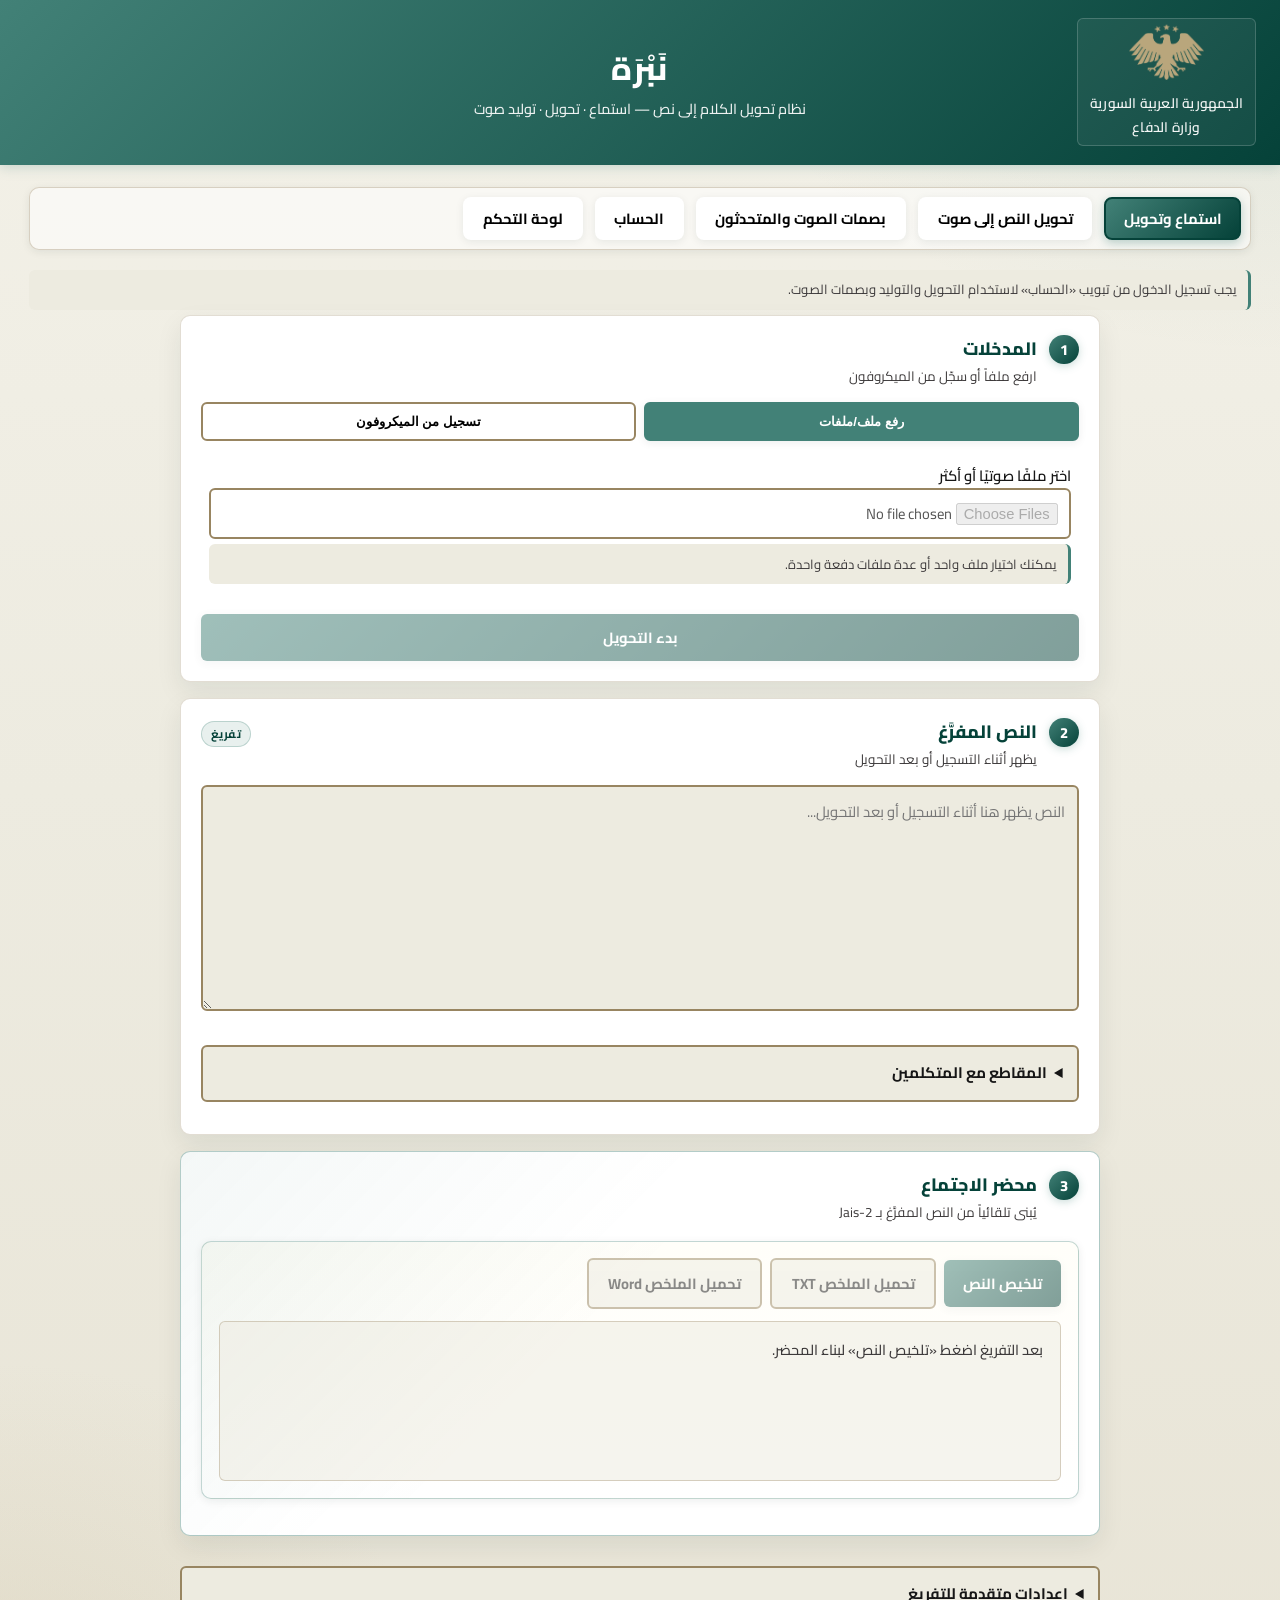
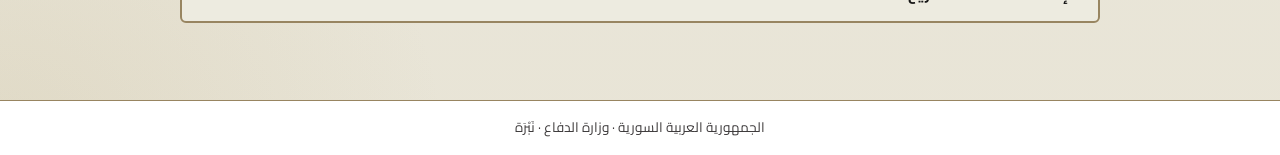
==== commit 6a7cf888: "Add Word export for transcripts/summaries and stable speaker_id in diarization. Store .docx beside e" ====
--- a/static/frontend/index.html
+++ b/static/frontend/index.html
@@ -131,7 +131,8 @@
             <div class="summary-panel-head">
               <div class="summary-actions">
                 <button type="button" id="btnSummary" class="btn btn-primary">تلخيص النص</button>
-                <button type="button" id="btnDownloadSummary" class="btn btn-secondary" disabled>تحميل الملخص</button>
+                <button type="button" id="btnDownloadSummary" class="btn btn-secondary" disabled>تحميل الملخص TXT</button>
+                <button type="button" id="btnDownloadSummaryDocx" class="btn btn-secondary" disabled>تحميل الملخص Word</button>
               </div>
             </div>
             <div id="summaryStatus" class="summary-status hidden" role="status" aria-live="polite"></div>
@@ -156,13 +157,13 @@
           <label>مستوى التحسين <select id="enhanceLevel"><option value="light">خفيف</option><option value="medium" selected>متوسط</option><option value="strong">قوي</option><option value="aggressive">عدواني</option></select></label>
           <label>إضافة ترقيم <input type="checkbox" id="punctuate" checked></label>
           <label>تمييز المتكلمين <input type="checkbox" id="diarize" checked></label>
-          <label>تقدير عدد المتكلمين تلقائياً <input type="checkbox" id="autoK" checked></label>
+          <label>تقدير عدد المتكلمين تلقائياً <input type="checkbox" id="autoK"></label>
           <label>عدد المتكلمين <select id="maxSpeakers"><option value="1">1</option><option value="2" selected>2</option><option value="3">3</option><option value="4">4</option><option value="5">5</option></select></label>
           <label>عتبة ربط البصمة <input type="number" id="enrollThreshold" min="0.5" max="0.9" step="0.01" value="0.65" class="input input-sm"></label>
           <label>الجهاز <select id="deviceSel"><option value="auto">تلقائي</option><option value="cpu">CPU</option><option value="cuda">GPU</option></select></label>
           <label>الدقة <select id="computeSel"><option value="auto">تلقائي</option><option value="int8">int8</option><option value="float16">float16</option><option value="float32">float32</option></select></label>
           <label>مهلة الطلب (ثوانٍ) <input type="number" id="timeout" class="input input-sm" value="900" min="0" step="30"></label>
-          <p class="hint">المهلة: 0 = بلا حد. زدها للملفات الطويلة (مثلاً 1800). التسجيل الحي يطبّق تمييز المتكلمين عند الإيقاف (حسب الخيار أعلاه).</p>
+          <p class="hint">المهلة: 0 = بلا حد. زدها للملفات الطويلة (مثلاً 1800). التسجيل الحي يطبّق تمييز المتكلمين عند الإيقاف. كل متكلم يحصل على معرّف ثابت مثل spk_00 / spk_01؛ غير المسجّل يظهر كـ متكلم_00 [spk_00]، وبعد تسجيل البصمة يبقى نفس المعرّف مع الاسم.</p>
         </details>
 
       </div>
